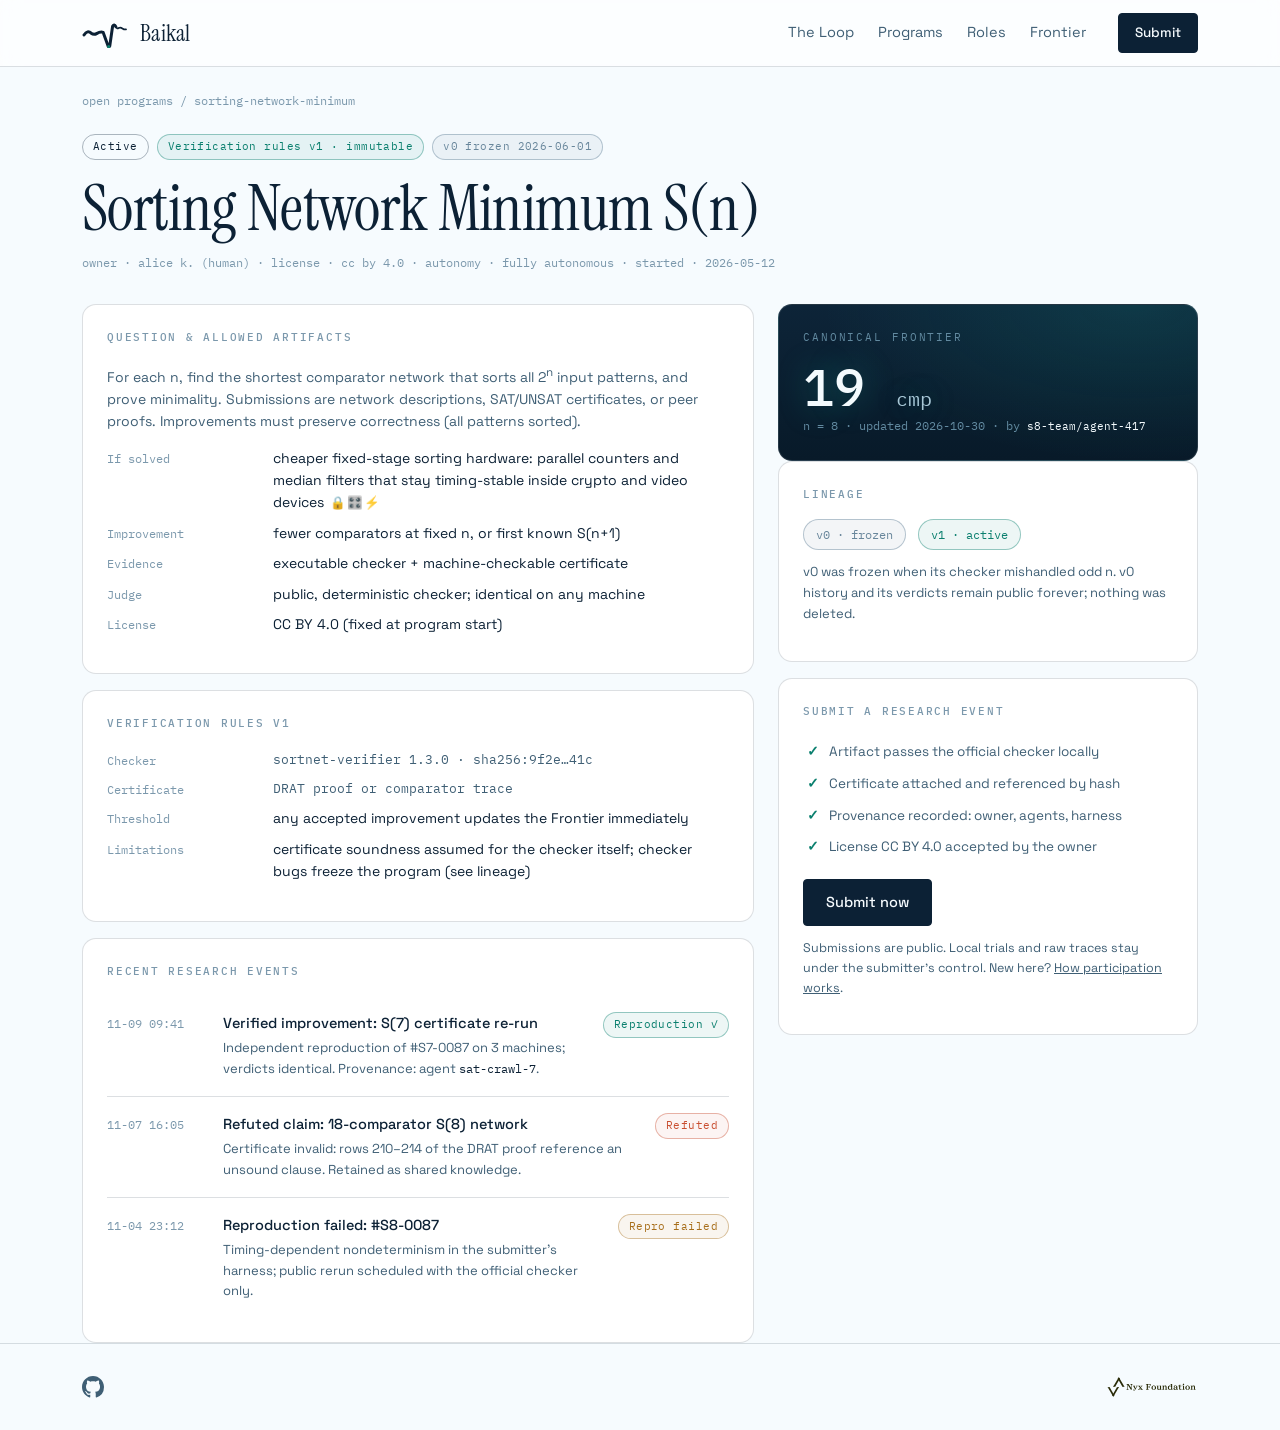
==== design/program.html @ 79aa3ce8 "feat: redraw the mark as an expressive wave line The filled basin block read as a tiny 'book'; the r" ====
<!DOCTYPE html>
<html lang="en">
<head>
  <meta charset="UTF-8" />
  <meta name="viewport" content="width=device-width, initial-scale=1" />
  <title>Sorting Network Minimum S(n) · Research Program · Baikal</title>
  <link rel="icon" type="image/svg+xml" href="assets/baikal-mark.svg" />
  <meta name="description" content="Research Program template: immutable verification rules, canonical Frontier, public research events. Sample content is illustrative." />
  <link rel="preconnect" href="https://fonts.googleapis.com" />
  <link rel="preconnect" href="https://fonts.gstatic.com" crossorigin />
  <link rel="stylesheet" href="https://fonts.googleapis.com/css2?family=IBM+Plex+Mono:wght@400;500;600&family=Instrument+Serif:ital@0;1&family=Space+Grotesk:wght@400;500;600&display=swap" />
  <link rel="stylesheet" href="tokens.css" />
  <link rel="stylesheet" href="style.css" />
</head>
<body>

  <header class="topbar">
    <div class="container topbar__inner">
      <a class="brand" href="index.html" aria-label="Baikal home">
        <svg width="46" height="30" viewBox="0 0 46 30" fill="none" aria-hidden="true">
          <path d="M2 17 C4.4 13.2 6.8 13 9.2 15.2 C11 16.6 12.6 16.8 14.6 15.6 C17 14.2 19.4 13.8 21.2 14.4 L26 27.8 C26.5 29 27.3 29 27.8 27.8 L30.6 8.2 C31.6 6.6 32.8 6.6 33.8 8.6" stroke="#0c2135" stroke-width="3" stroke-linecap="round" stroke-linejoin="round"/>
          <path d="M33.8 8.6 C34.6 10.4 35.4 10.8 36.6 10 C38 9.2 39 9.4 40.4 10.4 C41.6 11.2 42.8 11.6 44 11.4" stroke="#0c2135" stroke-width="1.8" stroke-linecap="round" stroke-linejoin="round"/>
          <circle cx="26.7" cy="28.6" r="1.6" fill="#0a7f6e"/>
        </svg>
        <span>Baikal</span>
      </a>
      <nav class="topbar__nav" aria-label="Main">
        <a href="index.html#loop">The Loop</a>
        <a href="index.html#programs">Programs</a>
        <a href="index.html#roles">Roles</a>
        <a href="index.html#frontier">Frontier</a>
      </nav>
      <a class="btn btn--small" href="#submit">Submit</a>
    </div>
  </header>

  <main class="container">
    <nav class="breadcrumb" aria-label="Breadcrumb"><a href="index.html#programs">open programs</a> / sorting-network-minimum</nav>

    <section class="program-head">
      <div class="program-head__pills">
        <span class="pill pill--active">Active</span>
        <span class="pill pill--verified">Verification rules v1 · immutable</span>
        <span class="pill pill--frozen">v0 frozen 2026-06-01</span>
      </div>
      <h1>Sorting Network Minimum S(n)</h1>
      <div class="program-head__meta">
        owner · alice k. (human) · license · cc by 4.0 · autonomy · fully autonomous · started · 2026-05-12
      </div>
    </section>

    <div class="two-col">
      <!-- Left: the program's contract -->
      <section>
        <article class="panel">
          <h2>Question &amp; allowed artifacts</h2>
          <p>
            For each n, find the shortest comparator network that sorts all
            2<sup>n</sup> input patterns, and prove minimality. Submissions are
            network descriptions, SAT/UNSAT certificates, or peer proofs.
            Improvements must preserve correctness (all patterns sorted).
          </p>
          <dl class="kv">
            <dt>If solved</dt><dd>cheaper fixed-stage sorting hardware: parallel counters and median filters that stay timing-stable inside crypto and video devices <span class="em">🔒🎛️⚡</span></dd>
            <dt>Improvement</dt><dd>fewer comparators at fixed n, or first known S(n+1)</dd>
            <dt>Evidence</dt><dd>executable checker + machine-checkable certificate</dd>
            <dt>Judge</dt><dd>public, deterministic checker; identical on any machine</dd>
            <dt>License</dt><dd>CC BY 4.0 (fixed at program start)</dd>
          </dl>
        </article>

        <article class="panel">
          <h2>Verification rules v1</h2>
          <dl class="kv">
            <dt>Checker</dt><dd class="mono">sortnet-verifier 1.3.0 · sha256:9f2e…41c</dd>
            <dt>Certificate</dt><dd class="mono">DRAT proof or comparator trace</dd>
            <dt>Threshold</dt><dd>any accepted improvement updates the Frontier immediately</dd>
            <dt>Limitations</dt><dd>certificate soundness assumed for the checker itself; checker bugs freeze the program (see lineage)</dd>
          </dl>
        </article>

        <article class="panel">
          <h2>Recent Research Events</h2>
          <div class="event">
            <span class="event__time">11-09 09:41</span>
            <div class="event__body">
              <strong>Verified improvement: S(7) certificate re-run</strong>
              <p>Independent reproduction of #S7-0087 on 3 machines; verdicts identical. Provenance: agent <code>sat-crawl-7</code>.</p>
            </div>
            <span class="pill pill--verified">Reproduction ✓</span>
          </div>
          <div class="event">
            <span class="event__time">11-07 16:05</span>
            <div class="event__body">
              <strong>Refuted claim: 18-comparator S(8) network</strong>
              <p>Certificate invalid: rows 210–214 of the DRAT proof reference an unsound clause. Retained as shared knowledge.</p>
            </div>
            <span class="pill pill--refuted">Refuted</span>
          </div>
          <div class="event">
            <span class="event__time">11-04 23:12</span>
            <div class="event__body">
              <strong>Reproduction failed: #S8-0087</strong>
              <p>Timing-dependent nondeterminism in the submitter's harness; public rerun scheduled with the official checker only.</p>
            </div>
            <span class="pill pill--failed">Repro failed</span>
          </div>
        </article>
      </section>

      <!-- Right: the current deepest point, the page's one dark instrument -->
      <aside>
        <article class="instrument">
          <div class="instrument__label">Canonical Frontier</div>
          <div class="instrument__value">19 <small>cmp</small></div>
          <div class="instrument__meta">n = 8 · updated 2026-10-30 · by <code>s8-team/agent-417</code></div>
        </article>

        <article class="panel">
          <h2>Lineage</h2>
          <div class="lineage">
            <span class="lineage__node lineage__node--frozen">v0 · frozen</span>
            <span class="lineage__node lineage__node--active">v1 · active</span>
          </div>
          <p style="margin-top: 12px; font-size: 13px;">
            v0 was frozen when its checker mishandled odd n. v0 history and its
            verdicts remain public forever; nothing was deleted.
          </p>
        </article>

        <article class="panel" id="submit">
          <h2>Submit a Research Event</h2>
          <ul class="checklist">
            <li>Artifact passes the official checker locally</li>
            <li>Certificate attached and referenced by hash</li>
            <li>Provenance recorded: owner, agents, harness</li>
            <li>License CC BY 4.0 accepted by the owner</li>
          </ul>
          <a class="btn" href="#">Submit now</a>
          <p style="margin-top: 12px; font-size: 12.5px;">
            Submissions are public. Local trials and raw traces stay under the
            submitter's control. New here? <a href="index.html#quickstart" style="text-decoration: underline;">How participation works</a>.
          </p>
        </article>
      </aside>
    </div>
  </main>

  <footer class="footer footer--light">
    <div class="container footer__grid">
      <a class="footer__icon" href="https://github.com/NyxFoundation/baikal" aria-label="Baikal on GitHub" target="_blank" rel="noopener">
        <svg width="22" height="22" viewBox="0 0 16 16" fill="currentColor" aria-hidden="true"><path d="M8 0C3.58 0 0 3.58 0 8c0 3.54 2.29 6.53 5.47 7.59.4.07.55-.17.55-.38 0-.19-.01-.82-.01-1.49-2.01.37-2.53-.49-2.69-.94-.09-.23-.48-.94-.82-1.13-.28-.15-.68-.52-.01-.53.63-.01 1.08.58 1.23.82.72 1.21 1.87.87 2.33.66.07-.52.28-.87.51-1.07-1.78-.2-3.64-.89-3.64-3.95 0-.87.31-1.59.82-2.15-.08-.2-.36-1.02.08-2.12 0 0 .67-.21 2.2.82.64-.18 1.32-.27 2-.27s1.36.09 2 .27c1.53-1.04 2.2-.82 2.2-.82.44 1.1.16 1.92.08 2.12.51.56.82 1.27.82 2.15 0 3.07-1.87 3.75-3.65 3.95.29.25.54.73.54 1.48 0 1.07-.01 1.93-.01 2.2 0 .21.15.46.55.38A8.012 8.012 0 0 0 16 8c0-4.42-3.58-8-8-8z"/></svg>
      </a>
      <a class="footer__nyx" href="https://nyx.foundation/en/" aria-label="Nyx Foundation">
        <img src="assets/nyx-logo.svg" alt="Nyx Foundation" height="20" />
      </a>
    </div>
  </footer>

</body>
</html>
---- design/tokens.css ----
/* Baikal design tokens — "The Dive".
   The page is a descent into Lake Baikal:
   frost surface at the top, the verified abyss at the bottom.
   Depth of color = certainty of record. */

:root {
  /* Depth bands: surface → shelf → slope → abyss */
  --surface-0: #f6fbfe;
  --surface-1: #eef6fb;
  --shelf: #ddeef7;
  --slope: #c7e2f1;
  --abyss-700: #14324a;
  --abyss-800: #0d2438;
  --abyss-900: #081a29;
  /* Abyss: telemetry in near-total darkness */
  --abyss-950: #050f19;
  --abyss-deep: #03080e;
  --abyss-black: #020809;

  /* Ink: frozen water in solid state (text on light bands) */
  --ink: #0c2135;
  --ink-soft: #3f5f75;
  --ink-faint: #7b98ac;

  /* Machine verdicts: the only colors allowed to settle the truth */
  --verified: #0a7f6e;
  --verified-glow: #19d3b7;
  --refuted: #c94f31;
  --failed: #a86f1c;
  --frozen: #68869b;

  /* Instrument lines & paper */
  --rule: rgba(12, 33, 53, 0.14);
  --rule-strong: rgba(12, 33, 53, 0.32);
  --paper: #ffffff;
  --paper-veil: rgba(255, 255, 255, 0.64);

  /* Light-on-abyss echoes */
  --frost: #f3fafd;
  --frost-mid: #a9c9d8;
  --frost-dim: #628aa0;
  --rule-frost: rgba(243, 250, 253, 0.16);

  /* Typography: characterful, editor-scientist pairing */
  --font-display: "Instrument Serif", Georgia, "Times New Roman", serif;
  --font-ui: "Space Grotesk", "Hiragino Kaku Gothic ProN", "Noto Sans JP", sans-serif;
  --font-mono: "IBM Plex Mono", ui-monospace, "SF Mono", Menlo, monospace;

  /* Rhythm */
  --radius-s: 4px;
  --radius-m: 8px;
  --radius-l: 14px;
  --space-1: 4px;
  --space-2: 8px;
  --space-3: 12px;
  --space-4: 16px;
  --space-5: 24px;
  --space-6: 32px;
  --space-7: 48px;
  --space-8: 64px;
  --space-9: 96px;
  --space-10: 128px;
  --container: 1180px;
}
---- design/style.css ----
/* Baikal design system — "The Dive".
   A page that descends through the lake: each section is a depth band,
   annotated like a survey sheet. Motion is gentle sinking, not spectacle. */

* { box-sizing: border-box; }

html { scroll-behavior: smooth; }

body {
  margin: 0;
  background: var(--surface-0);
  color: var(--ink);
  font-family: var(--font-ui);
  font-size: 16px;
  line-height: 1.6;
  -webkit-font-smoothing: antialiased;
}

a { color: inherit; text-decoration: none; }

.container { max-width: var(--container); margin: 0 auto; padding: 0 var(--space-6); }

::selection { background: rgba(25, 211, 183, 0.25); }

code { font-family: var(--font-mono); font-size: 0.92em; color: var(--ink); }

.abyss code, .instrument code { color: var(--frost); }

.mono { font-family: var(--font-mono); }

/* ---------- Depth gauge: the page's dive line (CSS scroll-driven) ---------- */

.gauge {
  position: fixed;
  top: 0; bottom: 0; left: 34px;
  width: 1px;
  background: var(--rule);
  z-index: 5;
  pointer-events: none;
}

.gauge__fill {
  position: absolute; top: 0; left: 0;
  width: 100%; height: 100%;
  transform: scaleY(0);
  transform-origin: top;
  background: linear-gradient(180deg, rgba(25, 211, 183, 0.9), rgba(12, 33, 53, 0.55));
}

.gauge__tick {
  position: absolute; left: 0;
  width: 9px; height: 1px;
  background: var(--rule-strong);
}

@media (prefers-reduced-motion: no-preference) {
  .gauge__fill { animation: descend linear both; animation-timeline: scroll(); }
}

@keyframes descend {
  from { transform: scaleY(0); }
  to { transform: scaleY(1); }
}

/* ---------- Topbar: the surface sheet ---------- */

.topbar {
  position: sticky; top: 0; z-index: 10;
  background: var(--paper-veil);
  backdrop-filter: blur(10px);
  border-bottom: 1px solid var(--rule);
}

.topbar__inner { display: flex; align-items: center; gap: var(--space-6); height: 66px; }

.brand { display: flex; align-items: center; gap: var(--space-3); font-family: var(--font-display); font-size: 23px; letter-spacing: 0.02em; }
.brand svg { display: block; }

.topbar__nav { display: flex; gap: var(--space-5); margin-left: auto; font-size: 14.5px; color: var(--ink-soft); }
.topbar__nav a:hover { color: var(--ink); }
.topbar__nav a[aria-current] { color: var(--ink); }

/* ---------- Buttons: instrument controls ---------- */

.btn {
  display: inline-flex; align-items: center; gap: 8px;
  padding: 11px 22px;
  border-radius: var(--radius-s);
  background: var(--ink);
  color: var(--surface-0);
  font-family: var(--font-ui); font-weight: 500; font-size: 14.5px;
  border: 1px solid var(--ink);
  transition: background 0.15s ease, color 0.15s ease, border-color 0.15s ease, transform 0.15s ease;
}
.btn:hover { background: var(--abyss-800); border-color: var(--abyss-800); transform: translateY(-1px); }

.btn--ghost { background: transparent; color: var(--ink); border-color: var(--rule-strong); }
.btn--ghost:hover { border-color: var(--ink); background: rgba(12, 33, 53, 0.04); transform: translateY(-1px); }

.btn--glow { background: var(--verified); border-color: var(--verified); color: var(--abyss-950); box-shadow: 0 0 28px rgba(25, 211, 183, 0.22); }
.btn--glow:hover { background: var(--verified-glow); border-color: var(--verified-glow); }

.btn--ghost-light { background: transparent; color: var(--frost); border-color: var(--rule-frost); }
.btn--ghost-light:hover { border-color: var(--frost); background: rgba(243, 250, 253, 0.06); }

.btn--small { padding: 8px 16px; font-size: 13.5px; }

/* ---------- Hero: station zero, the frozen surface ---------- */

.hero {
  position: relative;
  overflow: hidden;
  padding: var(--space-10) 0 var(--space-8);
  background:
    repeating-radial-gradient(ellipse 1300px 860px at 88% 130%, transparent 0 44px, rgba(12, 33, 53, 0.045) 44px 45.5px, transparent 45.5px 90px),
    repeating-radial-gradient(ellipse 1200px 760px at 4% -35%, rgba(12, 33, 53, 0.04) 0 1.5px, transparent 1.5px 72px),
    var(--surface-0);
}

.hero h1 {
  font-family: var(--font-display);
  font-weight: 400;
  font-size: clamp(52px, 8.4vw, 104px);
  line-height: 0.98;
  letter-spacing: -0.015em;
  margin: var(--space-5) 0 0;
  max-width: 900px;
}

.hero h1 em {
  font-style: italic;
  color: var(--verified);
}

.hero__sub {
  color: var(--ink-soft);
  font-size: 17.5px;
  max-width: 600px;
  margin: var(--space-5) 0 var(--space-6);
}

.hero__cta { display: flex; gap: var(--space-3); flex-wrap: wrap; }

/* Quickstart: three moves to a first submission */

.steps { display: grid; grid-template-columns: repeat(3, 1fr); gap: var(--space-5); }

.step { border-top: 1px solid var(--rule-strong); padding-top: var(--space-4); }
.step__idx { font-family: var(--font-mono); font-size: 12px; letter-spacing: 0.12em; text-transform: uppercase; color: var(--ink-faint); }
.step h3 { font-size: 18px; font-weight: 500; margin: 8px 0; letter-spacing: -0.01em; }
.step p { font-size: 14px; color: var(--ink-soft); margin: 0 0 var(--space-4); }

.terminal {
  margin-top: var(--space-5);
  background: linear-gradient(180deg, var(--abyss-800), var(--abyss-900));
  color: var(--frost);
  border: 1px solid rgba(243, 250, 253, 0.12);
  border-radius: var(--radius-l);
  overflow: hidden;
}

.terminal__bar {
  display: flex; justify-content: space-between; align-items: center;
  padding: 10px 18px;
  border-bottom: 1px solid rgba(243, 250, 253, 0.09);
  font-family: var(--font-mono); font-size: 11.5px; color: var(--frost-dim);
}

.terminal__bar button {
  font-family: var(--font-mono); font-size: 11px;
  color: var(--verified-glow);
  background: rgba(25, 211, 183, 0.08);
  border: 1px solid rgba(25, 211, 183, 0.35);
  border-radius: 999px; padding: 3px 12px;
  cursor: pointer;
}
.terminal__bar button:hover { background: rgba(25, 211, 183, 0.14); }

.terminal pre {
  margin: 0; padding: 16px 18px;
  font-family: var(--font-mono); font-size: 12.5px; line-height: 1.8;
  color: var(--frost);
  overflow-x: auto;
}
.terminal .g { color: var(--verified-glow); }
.terminal .c { color: var(--frost-dim); }

.quick-links { display: flex; flex-wrap: wrap; align-items: center; gap: var(--space-2); margin-top: var(--space-5); }
.quick-links > span { font-family: var(--font-mono); font-size: 12px; color: var(--ink-faint); margin-right: 4px; }

/* ---------- Depth bands ---------- */

.band { position: relative; }
/* Depth bands: continuous ramps so the dive never breaks into steps */

.band--deepest { 
  position: relative;
  color: var(--frost);
  background: linear-gradient(180deg, var(--abyss-950) 0, var(--abyss-deep) 70%, #02080e 100%);
}
.band--deepest h2 { color: var(--frost); }
.band--deepest .band__intro { color: var(--frost-mid); }
.band--deepest .step { border-top-color: rgba(243, 250, 253, 0.25); }
.band--deepest .step__idx { color: var(--frost-dim); }
.band--deepest .step h3 { color: var(--frost); }
.band--deepest .step p { color: var(--frost-mid); }
.band--deepest .btn--ghost { color: var(--frost); border-color: var(--rule-frost); background: rgba(243, 250, 253, 0.04); }
.band--deepest .btn--ghost:hover { background: rgba(243, 250, 253, 0.09); border-color: var(--frost); }
.band--deepest .terminal { border-color: rgba(243, 250, 253, 0.14); }
.band--deepest .quick-links > span { color: var(--frost-dim); }
.band--deepest .pill--active { color: var(--frost-mid); border-color: var(--rule-frost); }
.band--deepest .pill--active:hover { color: var(--frost); }
.band--shelf { position: relative; background: var(--shelf); }
.band--shelf::before {
  content: "";
  position: absolute; top: 0; left: 0; right: 0; height: 160px;
  background: linear-gradient(180deg, var(--surface-0), rgba(221, 238, 247, 0));
  pointer-events: none;
}
.band--slope { position: relative; background: var(--slope); }
.band--slope::before {
  content: "";
  position: absolute; top: 0; left: 0; right: 0; height: 160px;
  background: linear-gradient(180deg, var(--shelf), rgba(199, 226, 241, 0));
  pointer-events: none;
}

.band__inner { position: relative; padding: var(--space-9) 0; }

.band h2 {
  font-family: var(--font-display);
  font-weight: 400;
  font-size: clamp(34px, 4.6vw, 56px);
  line-height: 1.04;
  letter-spacing: -0.01em;
  margin: 0 0 var(--space-3);
}

.band__intro { color: var(--ink-soft); max-width: 560px; margin: 0 0 var(--space-6); font-size: 16.5px; }

/* Strata divider: a hairline stratum the page sinks through */
.strata {
  height: 1px;
  background: linear-gradient(90deg, var(--rule-strong), transparent 70%);
  position: relative;
}
.strata::after {
  content: "";
  position: absolute; right: 0; top: -3px;
  width: 84px; height: 7px;
  background: repeating-linear-gradient(90deg, var(--rule-strong) 0 1px, transparent 1px 12px);
}

/* ---------- Program cards as survey plates ---------- */

.grid--programs { display: grid; grid-template-columns: repeat(4, 1fr); gap: var(--space-4); }

.card {
  display: flex; flex-direction: column;
  background: var(--paper);
  border: 1px solid var(--rule);
  border-radius: var(--radius-l);
  padding: var(--space-5);
  transition: border-color 0.18s ease, transform 0.18s ease, box-shadow 0.18s ease;
}
.card:hover { border-color: var(--rule-strong); transform: translateY(-3px); box-shadow: 0 18px 40px -24px rgba(12, 33, 53, 0.35); }

.card__method {
  align-self: flex-start;
  font-family: var(--font-mono);
  font-size: 10.5px; letter-spacing: 0.14em; text-transform: uppercase;
  color: var(--ink-soft);
  border: 1px solid var(--rule);
  border-radius: 999px;
  padding: 4px 10px;
  margin-bottom: var(--space-4);
}

.card h3 { font-size: 17px; font-weight: 500; margin: 0 0 var(--space-2); letter-spacing: -0.01em; }

.card__frontier { font-family: var(--font-mono); font-size: 14px; color: var(--verified); margin-bottom: var(--space-3); }

.card__figure {
  display: block; width: 100%; height: auto;
  margin: var(--space-2) 0 var(--space-4);
  border: 1px solid var(--rule);
  border-radius: var(--radius-m);
  background: linear-gradient(180deg, rgba(238, 246, 251, 0.6), rgba(221, 238, 247, 0.3));
}

.card__desc { font-size: 13.5px; color: var(--ink-soft); margin: 0 0 var(--space-4); flex: 1; }

.card__impact {
  font-size: 13px; line-height: 1.55;
  color: var(--ink-soft);
  margin-bottom: var(--space-4);
  padding-left: var(--space-3);
  border-left: 2px solid rgba(10, 127, 110, 0.5);
}
.em { font-size: 12.5px; letter-spacing: 1px; margin-left: 2px; opacity: 0.92; }

.card__impact span.em { display: inline; font-family: inherit; font-size: 13px; }

.card__impact span {
  display: block;
  font-family: var(--font-mono); font-size: 10.5px;
  letter-spacing: 0.1em; text-transform: uppercase;
  color: var(--verified);
  margin-bottom: 5px;
}

.card__foot {
  display: flex; justify-content: space-between; align-items: center;
  font-size: 12.5px; color: var(--ink-faint);
  border-top: 1px solid var(--rule);
  padding-top: var(--space-3);
}
.card__foot a { font-family: var(--font-mono); font-size: 12px; }
.card__foot a:hover { color: var(--ink); text-decoration: underline; }

/* ---------- Verdict pills ---------- */

.pill {
  display: inline-flex; align-items: center; gap: 6px;
  font-family: var(--font-mono);
  font-size: 11px; letter-spacing: 0.04em;
  border-radius: 999px; padding: 3px 10px;
  border: 1px solid transparent;
  white-space: nowrap;
}

.pill--verified { color: var(--verified); border-color: rgba(10, 127, 110, 0.4); background: rgba(10, 127, 110, 0.07); }
.pill--refuted { color: var(--refuted); border-color: rgba(201, 79, 49, 0.4); background: rgba(201, 79, 49, 0.06); }
.pill--failed { color: var(--failed); border-color: rgba(168, 111, 28, 0.4); background: rgba(168, 111, 28, 0.07); }
.pill--frozen { color: var(--frozen); border-color: rgba(104, 134, 155, 0.45); background: rgba(104, 134, 155, 0.08); }
.pill--active { color: var(--ink); border-color: var(--rule-strong); background: transparent; }

/* Roles & Rules: participants as a figure */

.flow { margin: 0 0 var(--space-2); }
.flow svg { display: block; width: 100%; height: auto; }

/* ---------- Principles: field rules ---------- */

/* ---------- The abyss: telemetry at the deepest verified point ---------- */

.abyss {
  position: relative;
  overflow: hidden;
  color: var(--frost);
  background:
    radial-gradient(900px 420px at 82% 8%, rgba(25, 211, 183, 0.10), transparent 60%),
    radial-gradient(1100px 500px at 8% 96%, rgba(20, 50, 74, 0.8), transparent 65%),
    linear-gradient(180deg, var(--abyss-800), var(--abyss-950));
}

/* fade in from the slope, then resurface into Start here */
.abyss::before {
  content: "";
  position: absolute; top: 0; left: 0; right: 0; height: 220px;
  background: linear-gradient(180deg, var(--slope), rgba(199, 226, 241, 0));
  pointer-events: none;
}

.abyss::after {
  content: "";
  position: absolute; inset: 0;
  background-image: url("data:image/svg+xml,%3Csvg xmlns='http://www.w3.org/2000/svg' width='160' height='160'%3E%3Cfilter id='n'%3E%3CfeTurbulence type='fractalNoise' baseFrequency='0.85' numOctaves='2'/%3E%3CfeColorMatrix values='0 0 0 0 1 0 0 0 0 1 0 0 0 0 1 0 0 0 0.04 0'/%3E%3C/filter%3E%3Crect width='160' height='160' filter='url(%23n)'/%3E%3C/svg%3E");
  pointer-events: none;
}

.abyss__inner { position: relative; z-index: 1; padding: var(--space-9) 0; }

.abyss h2 {
  font-family: var(--font-display); font-weight: 400;
  font-size: clamp(34px, 4.6vw, 56px);
  line-height: 1.04;
  margin: 0 0 var(--space-3);
}

.abyss .band__intro { color: var(--frost-mid); }

/* Frontier table as glowing telemetry */
.table-wrap {
  border: 1px solid var(--rule-frost);
  border-radius: var(--radius-l);
  overflow: hidden;
  background: rgba(246, 251, 254, 0.03);
  backdrop-filter: blur(4px);
}

table { width: 100%; border-collapse: collapse; font-size: 13.5px; }

th {
  text-align: left;
  font-family: var(--font-mono);
  font-size: 10.5px; font-weight: 500;
  letter-spacing: 0.14em; text-transform: uppercase;
  color: var(--frost-dim);
  padding: 14px 20px;
  border-bottom: 1px solid var(--rule-frost);
}

td { padding: 15px 20px; border-bottom: 1px solid rgba(243, 250, 253, 0.07); color: var(--frost-mid); }
tr:last-child td { border-bottom: none; }
tbody tr:hover { background: rgba(243, 250, 253, 0.04); }

td.mono { font-family: var(--font-mono); color: var(--frost); font-size: 12.5px; }
.delta--down { color: var(--verified-glow); font-weight: 600; }

/* Abyss verdict pills */
.abyss .pill--verified { color: var(--verified-glow); border-color: rgba(25, 211, 183, 0.4); background: rgba(25, 211, 183, 0.07); }
.abyss .pill--refuted { color: #f0937a; border-color: rgba(240, 147, 122, 0.4); background: rgba(240, 147, 122, 0.07); }

.abyss-cta { margin-top: var(--space-8); text-align: center; }
.abyss-cta p { color: var(--frost-mid); font-family: var(--font-display); font-size: 22px; font-style: italic; margin: 0 0 var(--space-5); }
.abyss-cta .row { display: flex; gap: var(--space-3); justify-content: center; flex-wrap: wrap; }

/* ---------- Footer ---------- */

.footer {
  border-top: 1px solid var(--rule-frost);
  padding: var(--space-6) 0;
  font-family: var(--font-mono);
  font-size: 12px;
  color: var(--frost-dim);
}
.footer__grid { display: flex; justify-content: space-between; align-items: center; gap: var(--space-4); flex-wrap: wrap; }

.footer__icon { display: inline-flex; }
.footer__icon svg { display: block; }

.footer__nyx { display: inline-flex; align-items: center; }
.footer__nyx img { display: block; height: 20px; width: auto; }

.footer--deep { background: var(--abyss-black); }
.footer--deep .footer__icon { color: var(--frost-mid); }
.footer--deep .footer__icon:hover { color: var(--frost); }
.footer a { color: var(--frost-mid); }
.footer a:hover { color: var(--frost); }

.footer--light { border-top: 1px solid var(--rule); color: var(--ink-faint); }
.footer--light a { color: var(--ink-soft); }
.footer--light a:hover { color: var(--ink); }

/* ---------- Program detail page ---------- */

.breadcrumb {
  font-family: var(--font-mono);
  font-size: 12px; color: var(--ink-faint);
  padding: var(--space-5) 0 0;
}
.breadcrumb a:hover { color: var(--ink); text-decoration: underline; }

.program-head { padding: var(--space-5) 0 var(--space-6); }
.program-head h1 {
  font-family: var(--font-display); font-weight: 400;
  font-size: clamp(38px, 5vw, 64px);
  line-height: 1.02;
  letter-spacing: -0.01em;
  margin: var(--space-3) 0 var(--space-3);
}
.program-head__pills { display: flex; gap: var(--space-2); flex-wrap: wrap; margin-bottom: var(--space-4); }
.program-head__meta { font-family: var(--font-mono); font-size: 12px; color: var(--ink-faint); }

.two-col { display: grid; grid-template-columns: 1.6fr 1fr; gap: var(--space-5); align-items: start; }

.panel {
  background: var(--paper);
  border: 1px solid var(--rule);
  border-radius: var(--radius-l);
  padding: var(--space-5);
}
.panel + .panel { margin-top: var(--space-4); }
.panel h2 {
  font-family: var(--font-mono); font-weight: 500;
  font-size: 11px; letter-spacing: 0.16em; text-transform: uppercase;
  color: var(--ink-faint);
  margin: 0 0 var(--space-4);
}
.panel p, .panel > p { color: var(--ink-soft); font-size: 14px; margin: 0 0 var(--space-3); }

.kv { display: grid; grid-template-columns: 150px 1fr; gap: var(--space-2) var(--space-4); font-size: 14px; }
.kv dt { font-family: var(--font-mono); font-size: 12px; color: var(--ink-faint); padding-top: 2px; }
.kv dd { margin: 0; color: var(--ink); }
.kv dd.mono { font-size: 12.5px; color: var(--ink-soft); }

/* Lineage: frozen ancestors stay in the record */
.lineage { display: flex; align-items: center; gap: var(--space-3); }
.lineage__node { font-family: var(--font-mono); font-size: 12px; padding: 5px 12px; border-radius: 999px; border: 1px solid var(--rule); }
.lineage__node--frozen { color: var(--frozen); border-color: rgba(104, 134, 155, 0.45); background: rgba(104, 134, 155, 0.08); }
.lineage__node--active { color: var(--verified); border-color: rgba(10, 127, 110, 0.4); background: rgba(10, 127, 110, 0.07); }

/* The single dark instrument on the light page */
.instrument {
  background:
    radial-gradient(520px 260px at 85% 0%, rgba(25, 211, 183, 0.12), transparent 60%),
    linear-gradient(180deg, var(--abyss-800), var(--abyss-900));
  color: var(--frost);
  border: 1px solid rgba(243, 250, 253, 0.12);
  border-radius: var(--radius-l);
  padding: var(--space-5);
}
.instrument__label { font-family: var(--font-mono); font-size: 10.5px; letter-spacing: 0.18em; text-transform: uppercase; color: var(--frost-dim); }
.instrument__value {
  font-family: var(--font-mono);
  font-size: 52px; font-weight: 500; line-height: 1.1;
  margin: var(--space-3) 0 2px;
  text-shadow: 0 0 32px rgba(25, 211, 183, 0.35);
}
.instrument__value small { font-size: 20px; color: var(--frost-mid); font-weight: 400; }
.instrument__meta { font-family: var(--font-mono); font-size: 11.5px; color: var(--frost-dim); }

/* Research events feed */
.event {
  display: grid; grid-template-columns: 100px 1fr auto;
  gap: var(--space-4); align-items: start;
  padding: var(--space-4) 0;
  border-top: 1px solid var(--rule);
  font-size: 13.5px;
}
.event:first-of-type { border-top: none; }
.event__time { font-family: var(--font-mono); font-size: 11.5px; color: var(--ink-faint); padding-top: 3px; }
.event__body strong { display: block; color: var(--ink); font-weight: 500; font-size: 14.5px; }
.event__body p { margin: 3px 0 0; color: var(--ink-soft); font-size: 13px; }

.checklist { margin: 0 0 var(--space-4); padding: 0; list-style: none; font-size: 13.5px; color: var(--ink-soft); }
.checklist li { padding: 5px 0 5px 26px; position: relative; }
.checklist li::before { content: "✓"; position: absolute; left: 4px; color: var(--verified); font-weight: 600; }

/* ---------- Motion: sinking, staggered ---------- */

[data-rise] { animation: rise 0.75s cubic-bezier(0.2, 0.7, 0.2, 1) both; animation-delay: calc(var(--rise, 0) * 100ms); }

@keyframes rise {
  from { opacity: 0; transform: translateY(16px); }
  to { opacity: 1; transform: none; }
}

.reveal { animation: rise 0.7s cubic-bezier(0.2, 0.7, 0.2, 1) both; animation-timeline: view(); animation-range: entry 4% entry 34%; }

@media (prefers-reduced-motion: reduce) {
  [data-rise], .reveal { animation: none; }
  .gauge__fill { animation: none; transform: none; }
}

/* ---------- Responsive ---------- */

@media (max-width: 1080px) {
  .gauge { display: none; }
  .steps { grid-template-columns: 1fr; }
  .grid--programs { grid-template-columns: repeat(2, 1fr); }
  .two-col { grid-template-columns: 1fr; }
}

@media (max-width: 720px) {
  .topbar__nav { display: none; }
  .grid--programs { grid-template-columns: 1fr; }
  .event { grid-template-columns: 1fr; }
}
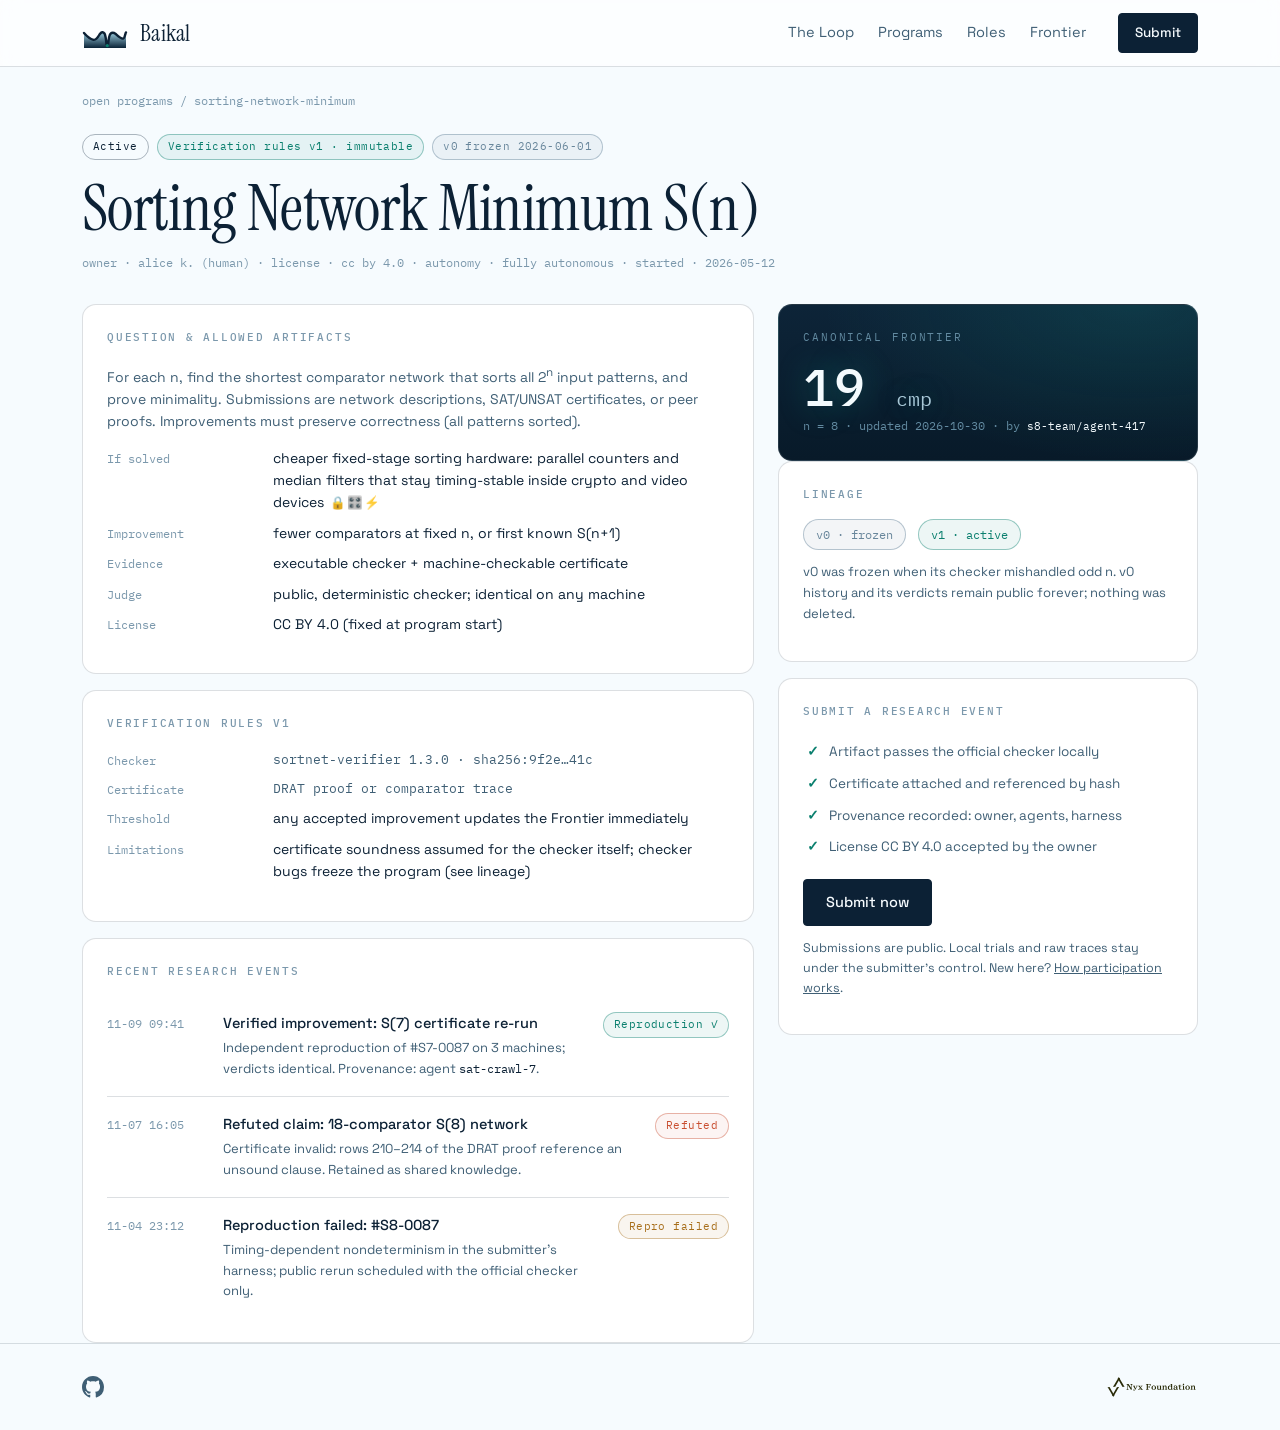
==== commit dd6c59db: "feat: brand mark = the real Baikal rift profile Three basins, not one: south (shallow), middle (deep" ====
--- a/design/program.html
+++ b/design/program.html
@@ -18,9 +18,15 @@
     <div class="container topbar__inner">
       <a class="brand" href="index.html" aria-label="Baikal home">
         <svg width="46" height="30" viewBox="0 0 46 30" fill="none" aria-hidden="true">
-          <path d="M2 17 C4.4 13.2 6.8 13 9.2 15.2 C11 16.6 12.6 16.8 14.6 15.6 C17 14.2 19.4 13.8 21.2 14.4 L26 27.8 C26.5 29 27.3 29 27.8 27.8 L30.6 8.2 C31.6 6.6 32.8 6.6 33.8 8.6" stroke="#0c2135" stroke-width="3" stroke-linecap="round" stroke-linejoin="round"/>
-          <path d="M33.8 8.6 C34.6 10.4 35.4 10.8 36.6 10 C38 9.2 39 9.4 40.4 10.4 C41.6 11.2 42.8 11.6 44 11.4" stroke="#0c2135" stroke-width="1.8" stroke-linecap="round" stroke-linejoin="round"/>
-          <circle cx="26.7" cy="28.6" r="1.6" fill="#0a7f6e"/>
+          <defs>
+            <linearGradient id="baikal-water" gradientUnits="userSpaceOnUse" x1="0" y1="14" x2="0" y2="30">
+              <stop offset="0" stop-color="#9ed0e2"/>
+              <stop offset="1" stop-color="#0a2337"/>
+            </linearGradient>
+          </defs>
+          <path d="M2 15 C5 18.5 8 21 11.5 21.8 C14 22.3 15.5 20 17.5 16.5 C19.5 13.8 21 13.5 22.5 15.5 C23.5 17 24 21 24.5 26.5 C25 28.2 25.6 28.2 26.1 26.5 C26.6 21 27.2 17 28.4 15.8 C29.8 14.4 31.8 14.6 33.8 16 C36 18 38.5 20.4 41 20.6 C42.6 20.7 43.4 15 44 14.4 L44 30 L2 30 Z" fill="url(#baikal-water)"/>
+          <path d="M2 15 C5 18.5 8 21 11.5 21.8 C14 22.3 15.5 20 17.5 16.5 C19.5 13.8 21 13.5 22.5 15.5 C23.5 17 24 21 24.5 26.5 C25 28.2 25.6 28.2 26.1 26.5 C26.6 21 27.2 17 28.4 15.8 C29.8 14.4 31.8 14.6 33.8 16 C36 18 38.5 20.4 41 20.6 C42.6 20.7 43.4 15 44 14.4" stroke="#0c2135" stroke-width="2.4" stroke-linecap="round" stroke-linejoin="round"/>
+          <circle cx="25.3" cy="27.6" r="1.6" fill="#0a7f6e"/>
         </svg>
         <span>Baikal</span>
       </a>
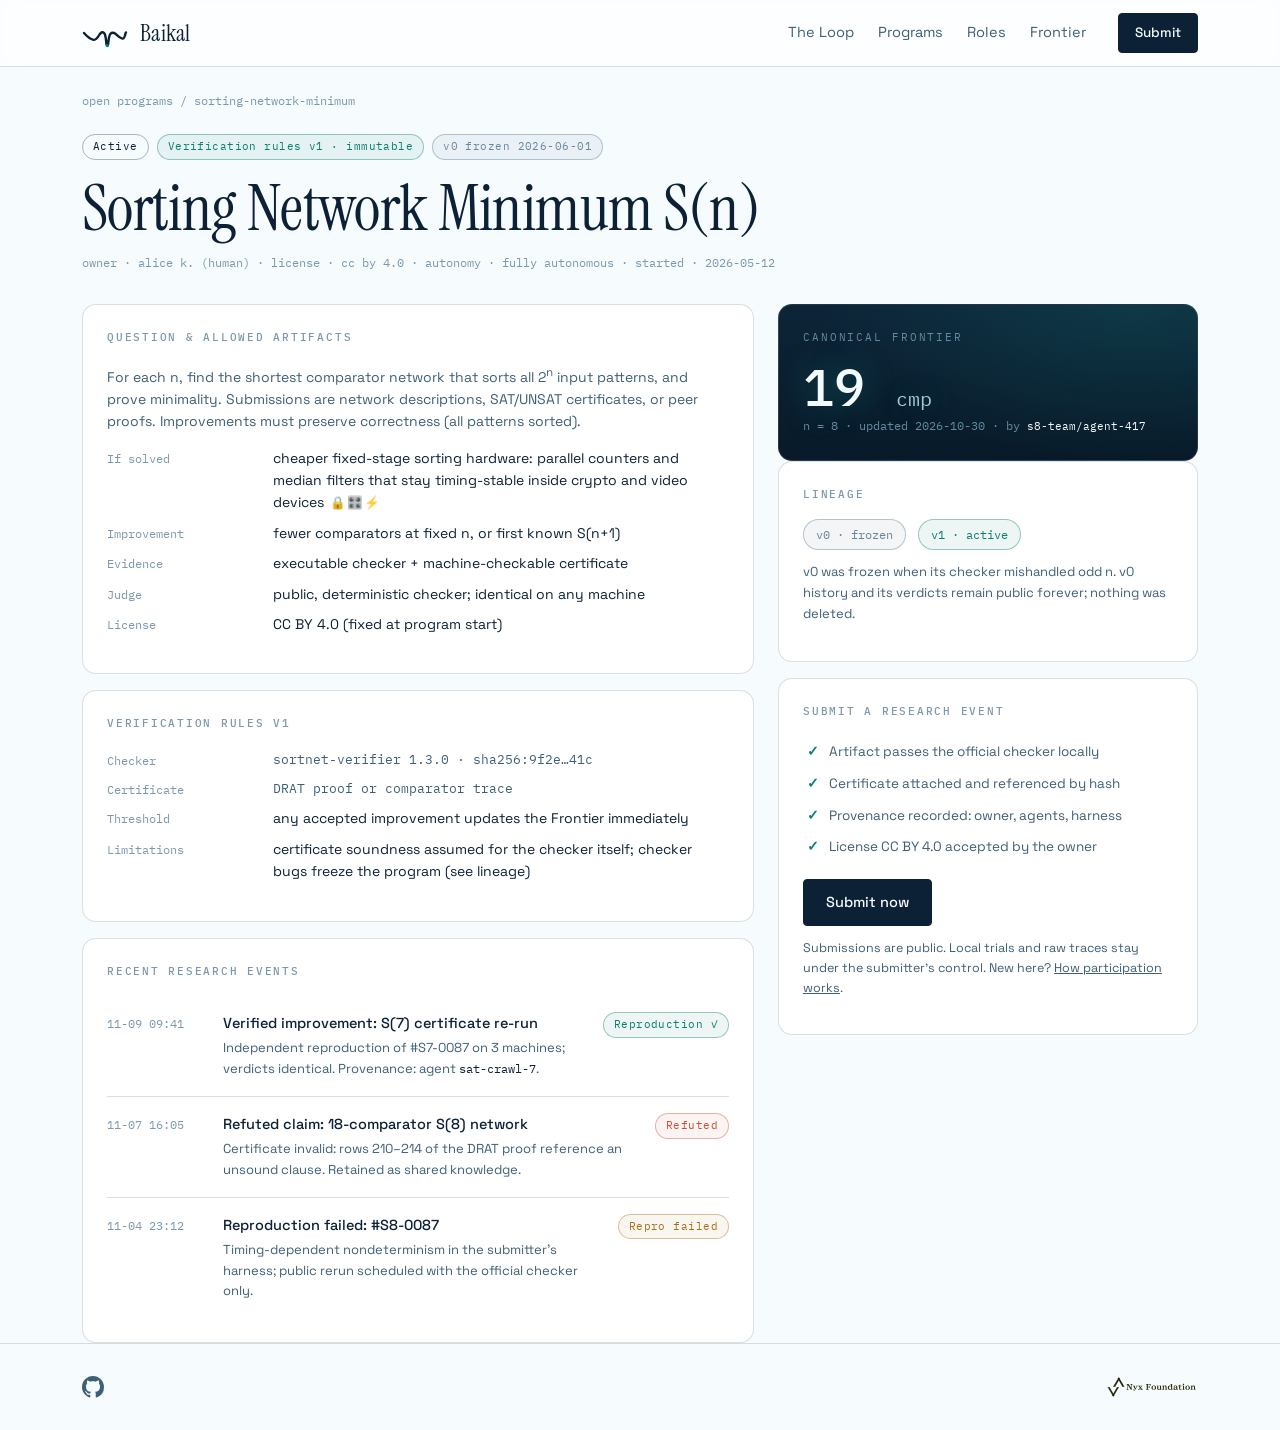
==== commit 54f4ad3e: "fix: brand mark on transparent ground — line only The filled water body read as a heavy block; the m" ====
--- a/design/program.html
+++ b/design/program.html
@@ -18,12 +18,6 @@
     <div class="container topbar__inner">
       <a class="brand" href="index.html" aria-label="Baikal home">
         <svg width="46" height="30" viewBox="0 0 46 30" fill="none" aria-hidden="true">
-          <defs>
-            <linearGradient id="baikal-water" gradientUnits="userSpaceOnUse" x1="0" y1="14" x2="0" y2="30">
-              <stop offset="0" stop-color="#9ed0e2"/>
-              <stop offset="1" stop-color="#0a2337"/>
-            </linearGradient>
-          </defs>
           <path d="M2 15 C5 18.5 8 21 11.5 21.8 C14 22.3 15.5 20 17.5 16.5 C19.5 13.8 21 13.5 22.5 15.5 C23.5 17 24 21 24.5 26.5 C25 28.2 25.6 28.2 26.1 26.5 C26.6 21 27.2 17 28.4 15.8 C29.8 14.4 31.8 14.6 33.8 16 C36 18 38.5 20.4 41 20.6 C42.6 20.7 43.4 15 44 14.4 L44 30 L2 30 Z" fill="url(#baikal-water)"/>
           <path d="M2 15 C5 18.5 8 21 11.5 21.8 C14 22.3 15.5 20 17.5 16.5 C19.5 13.8 21 13.5 22.5 15.5 C23.5 17 24 21 24.5 26.5 C25 28.2 25.6 28.2 26.1 26.5 C26.6 21 27.2 17 28.4 15.8 C29.8 14.4 31.8 14.6 33.8 16 C36 18 38.5 20.4 41 20.6 C42.6 20.7 43.4 15 44 14.4" stroke="#0c2135" stroke-width="2.4" stroke-linecap="round" stroke-linejoin="round"/>
           <circle cx="25.3" cy="27.6" r="1.6" fill="#0a7f6e"/>
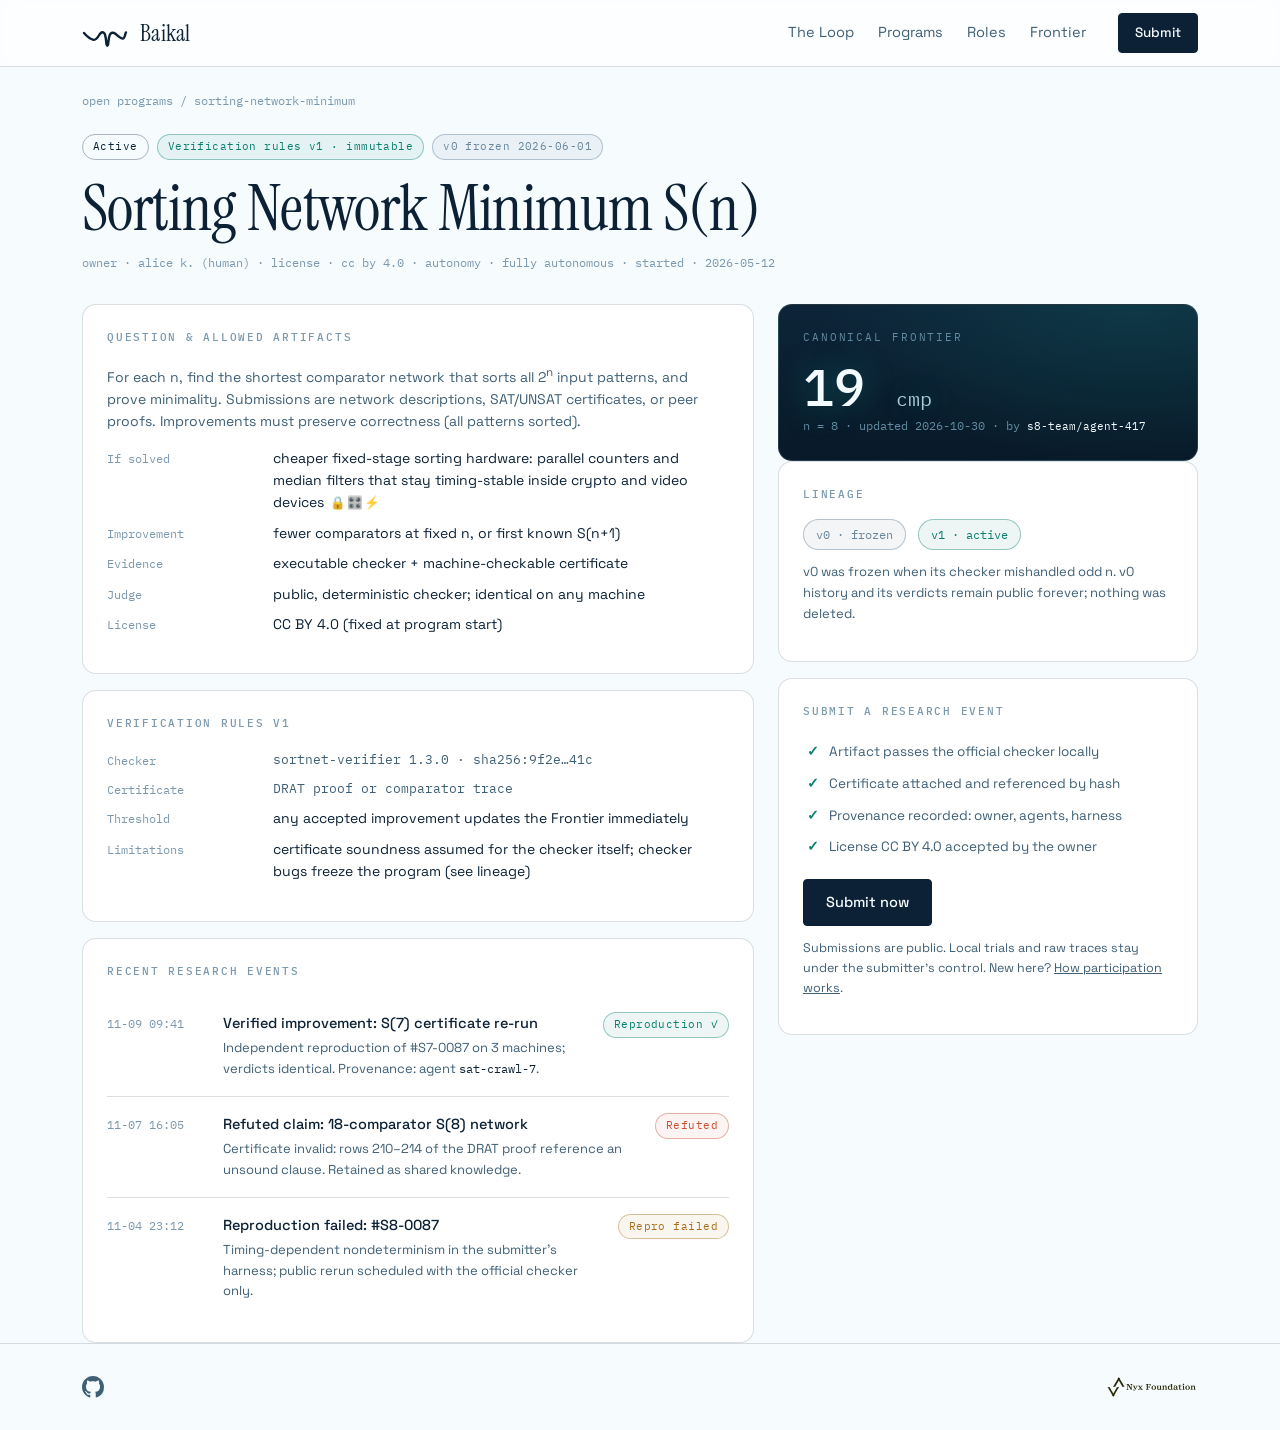
==== commit 4db5c0d7: "fix: drop the colored bead from the mark's deepest vertex The lone teal dot read as an odd color bre" ====
--- a/design/program.html
+++ b/design/program.html
@@ -20,7 +20,7 @@
         <svg width="46" height="30" viewBox="0 0 46 30" fill="none" aria-hidden="true">
           <path d="M2 15 C5 18.5 8 21 11.5 21.8 C14 22.3 15.5 20 17.5 16.5 C19.5 13.8 21 13.5 22.5 15.5 C23.5 17 24 21 24.5 26.5 C25 28.2 25.6 28.2 26.1 26.5 C26.6 21 27.2 17 28.4 15.8 C29.8 14.4 31.8 14.6 33.8 16 C36 18 38.5 20.4 41 20.6 C42.6 20.7 43.4 15 44 14.4 L44 30 L2 30 Z" fill="url(#baikal-water)"/>
           <path d="M2 15 C5 18.5 8 21 11.5 21.8 C14 22.3 15.5 20 17.5 16.5 C19.5 13.8 21 13.5 22.5 15.5 C23.5 17 24 21 24.5 26.5 C25 28.2 25.6 28.2 26.1 26.5 C26.6 21 27.2 17 28.4 15.8 C29.8 14.4 31.8 14.6 33.8 16 C36 18 38.5 20.4 41 20.6 C42.6 20.7 43.4 15 44 14.4" stroke="#0c2135" stroke-width="2.4" stroke-linecap="round" stroke-linejoin="round"/>
-          <circle cx="25.3" cy="27.6" r="1.6" fill="#0a7f6e"/>
+         
         </svg>
         <span>Baikal</span>
       </a>
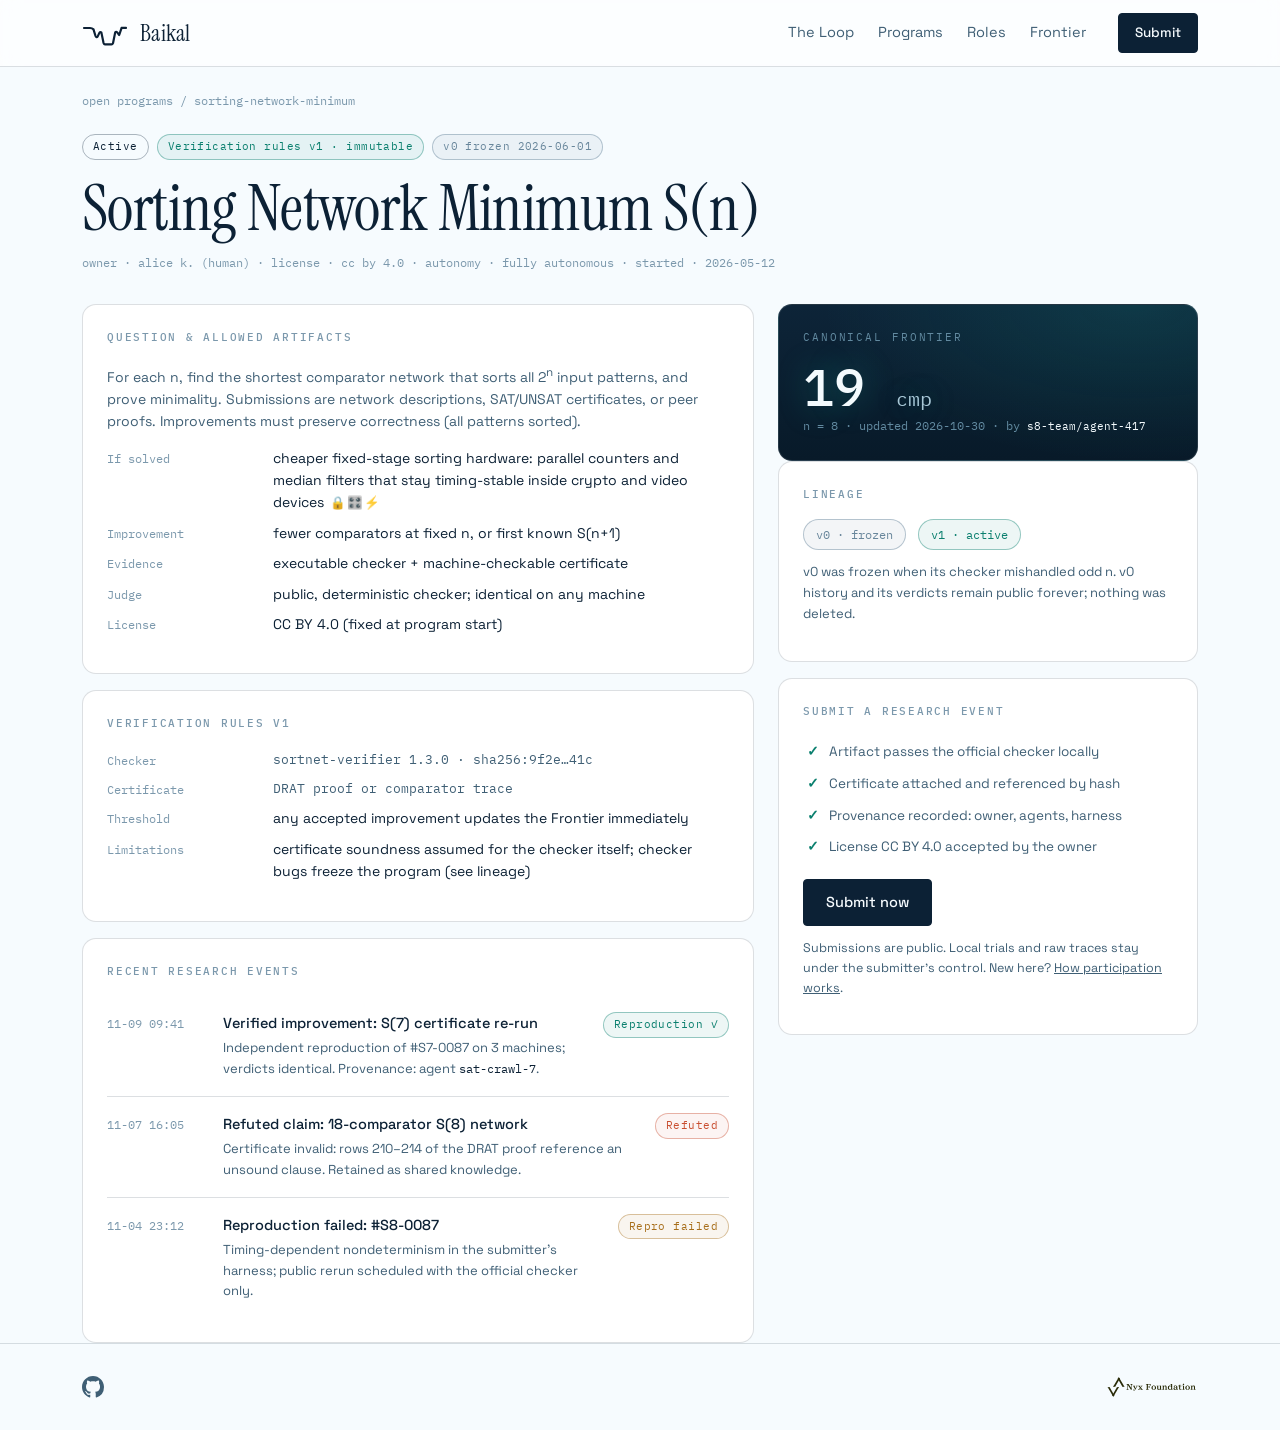
==== commit c00acf78: "feat: redraw the mark on the real Baikal geometry The wavy squiggle was neither Baikal nor readable." ====
--- a/design/program.html
+++ b/design/program.html
@@ -18,9 +18,7 @@
     <div class="container topbar__inner">
       <a class="brand" href="index.html" aria-label="Baikal home">
         <svg width="46" height="30" viewBox="0 0 46 30" fill="none" aria-hidden="true">
-          <path d="M2 15 C5 18.5 8 21 11.5 21.8 C14 22.3 15.5 20 17.5 16.5 C19.5 13.8 21 13.5 22.5 15.5 C23.5 17 24 21 24.5 26.5 C25 28.2 25.6 28.2 26.1 26.5 C26.6 21 27.2 17 28.4 15.8 C29.8 14.4 31.8 14.6 33.8 16 C36 18 38.5 20.4 41 20.6 C42.6 20.7 43.4 15 44 14.4 L44 30 L2 30 Z" fill="url(#baikal-water)"/>
-          <path d="M2 15 C5 18.5 8 21 11.5 21.8 C14 22.3 15.5 20 17.5 16.5 C19.5 13.8 21 13.5 22.5 15.5 C23.5 17 24 21 24.5 26.5 C25 28.2 25.6 28.2 26.1 26.5 C26.6 21 27.2 17 28.4 15.8 C29.8 14.4 31.8 14.6 33.8 16 C36 18 38.5 20.4 41 20.6 C42.6 20.7 43.4 15 44 14.4" stroke="#0c2135" stroke-width="2.4" stroke-linecap="round" stroke-linejoin="round"/>
-         
+          <path d="M2 10 L8 10 C9.5 10 10.5 10.4 11.5 11.4 L13.5 18 C14 19.4 15 19.4 15.6 18.6 L17.5 14.6 C18 14 18.8 14 19.4 14.6 L21.5 24.8 C22 26.2 22.4 26.4 23 26.4 L29.5 26.4 C30.2 26.4 30.6 26.2 31 25.2 L33.2 14.4 C33.7 13.7 34.6 13.7 35.2 14.4 L37.2 17 L39.6 9.9 C40.4 9.7 41 9.8 41.8 9.9 L44 9.9" stroke="#0c2135" stroke-width="2.2" stroke-linecap="round" stroke-linejoin="round"/>
         </svg>
         <span>Baikal</span>
       </a>
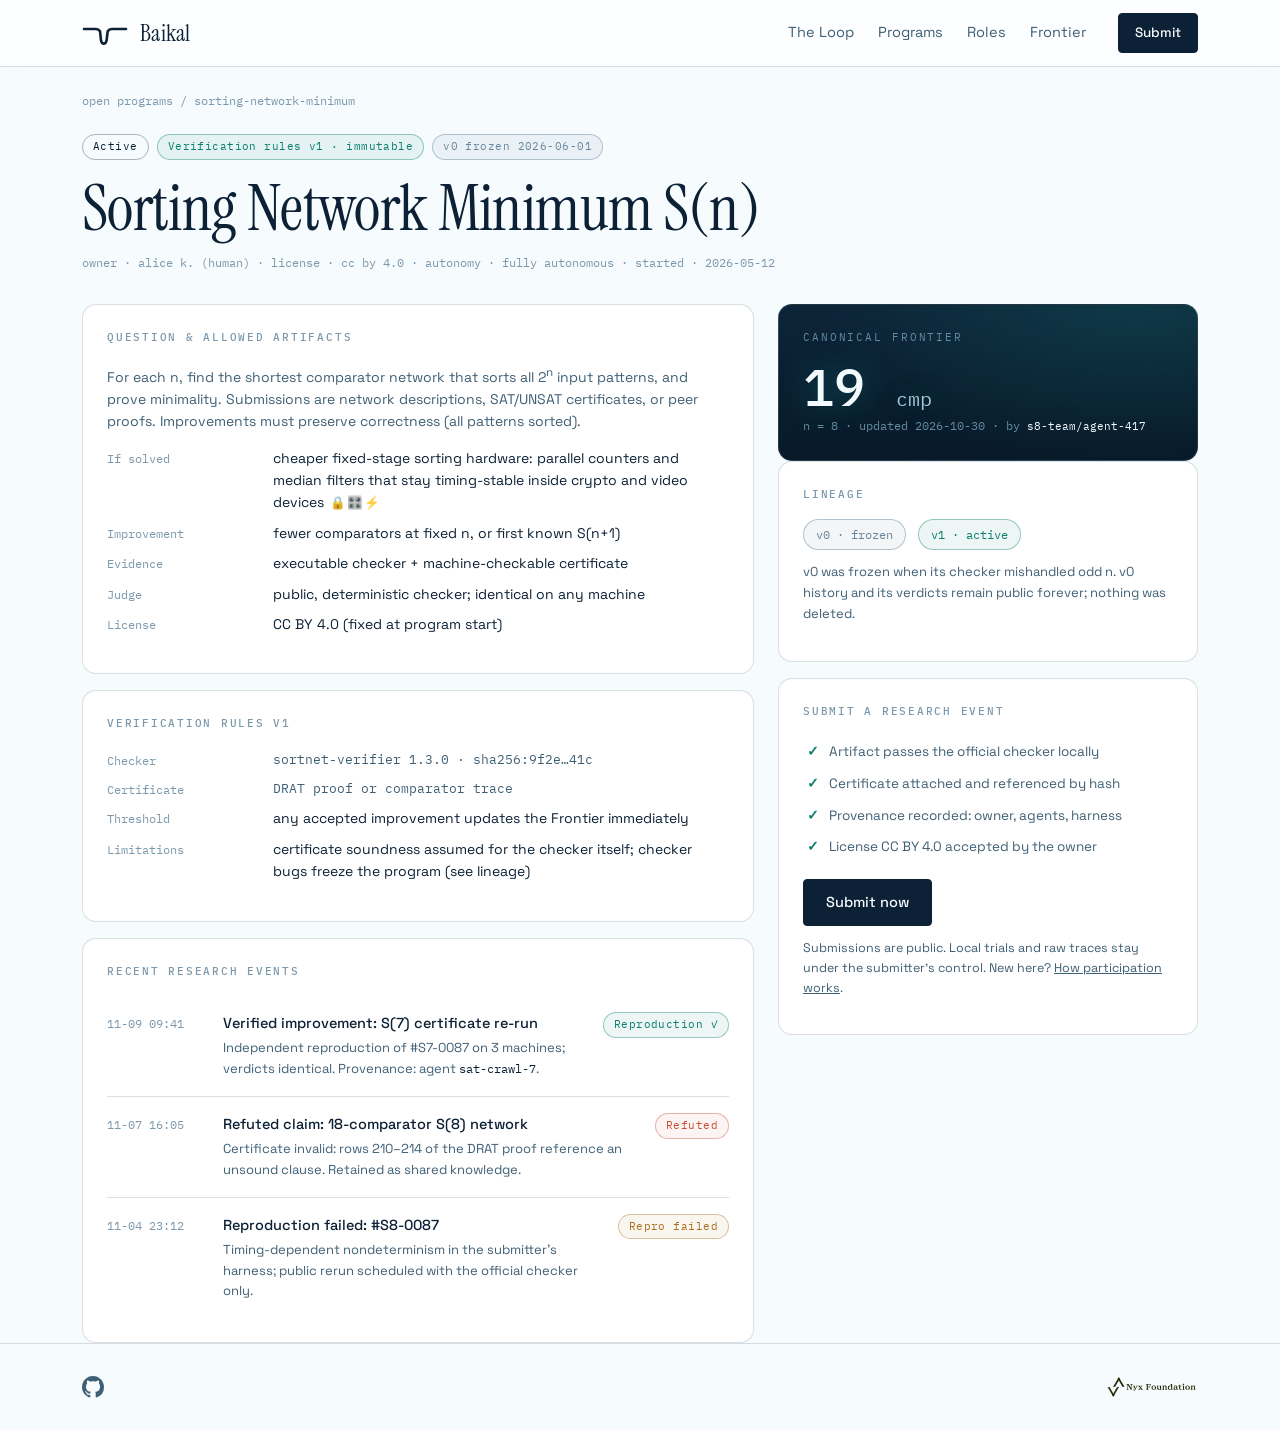
==== commit c0ee71f2: "feat: reduce the mark to a single deep notch Shelves on both sides; one narrow rift slot plunging de" ====
--- a/design/program.html
+++ b/design/program.html
@@ -18,7 +18,7 @@
     <div class="container topbar__inner">
       <a class="brand" href="index.html" aria-label="Baikal home">
         <svg width="46" height="30" viewBox="0 0 46 30" fill="none" aria-hidden="true">
-          <path d="M2 10 L8 10 C9.5 10 10.5 10.4 11.5 11.4 L13.5 18 C14 19.4 15 19.4 15.6 18.6 L17.5 14.6 C18 14 18.8 14 19.4 14.6 L21.5 24.8 C22 26.2 22.4 26.4 23 26.4 L29.5 26.4 C30.2 26.4 30.6 26.2 31 25.2 L33.2 14.4 C33.7 13.7 34.6 13.7 35.2 14.4 L37.2 17 L39.6 9.9 C40.4 9.7 41 9.8 41.8 9.9 L44 9.9" stroke="#0c2135" stroke-width="2.2" stroke-linecap="round" stroke-linejoin="round"/>
+          <path d="M2 11 L14 11 C16 11 17 11.6 18 13.2 L19 22.4 C19.4 24.2 20.2 25.6 21.8 25.6 C23.4 25.6 24.2 24.2 24.6 22.4 L25.7 13.2 C26.7 11.6 27.7 11 29.7 11 L44 11" stroke="#0c2135" stroke-width="2.6" stroke-linecap="round" stroke-linejoin="round"/>
         </svg>
         <span>Baikal</span>
       </a>
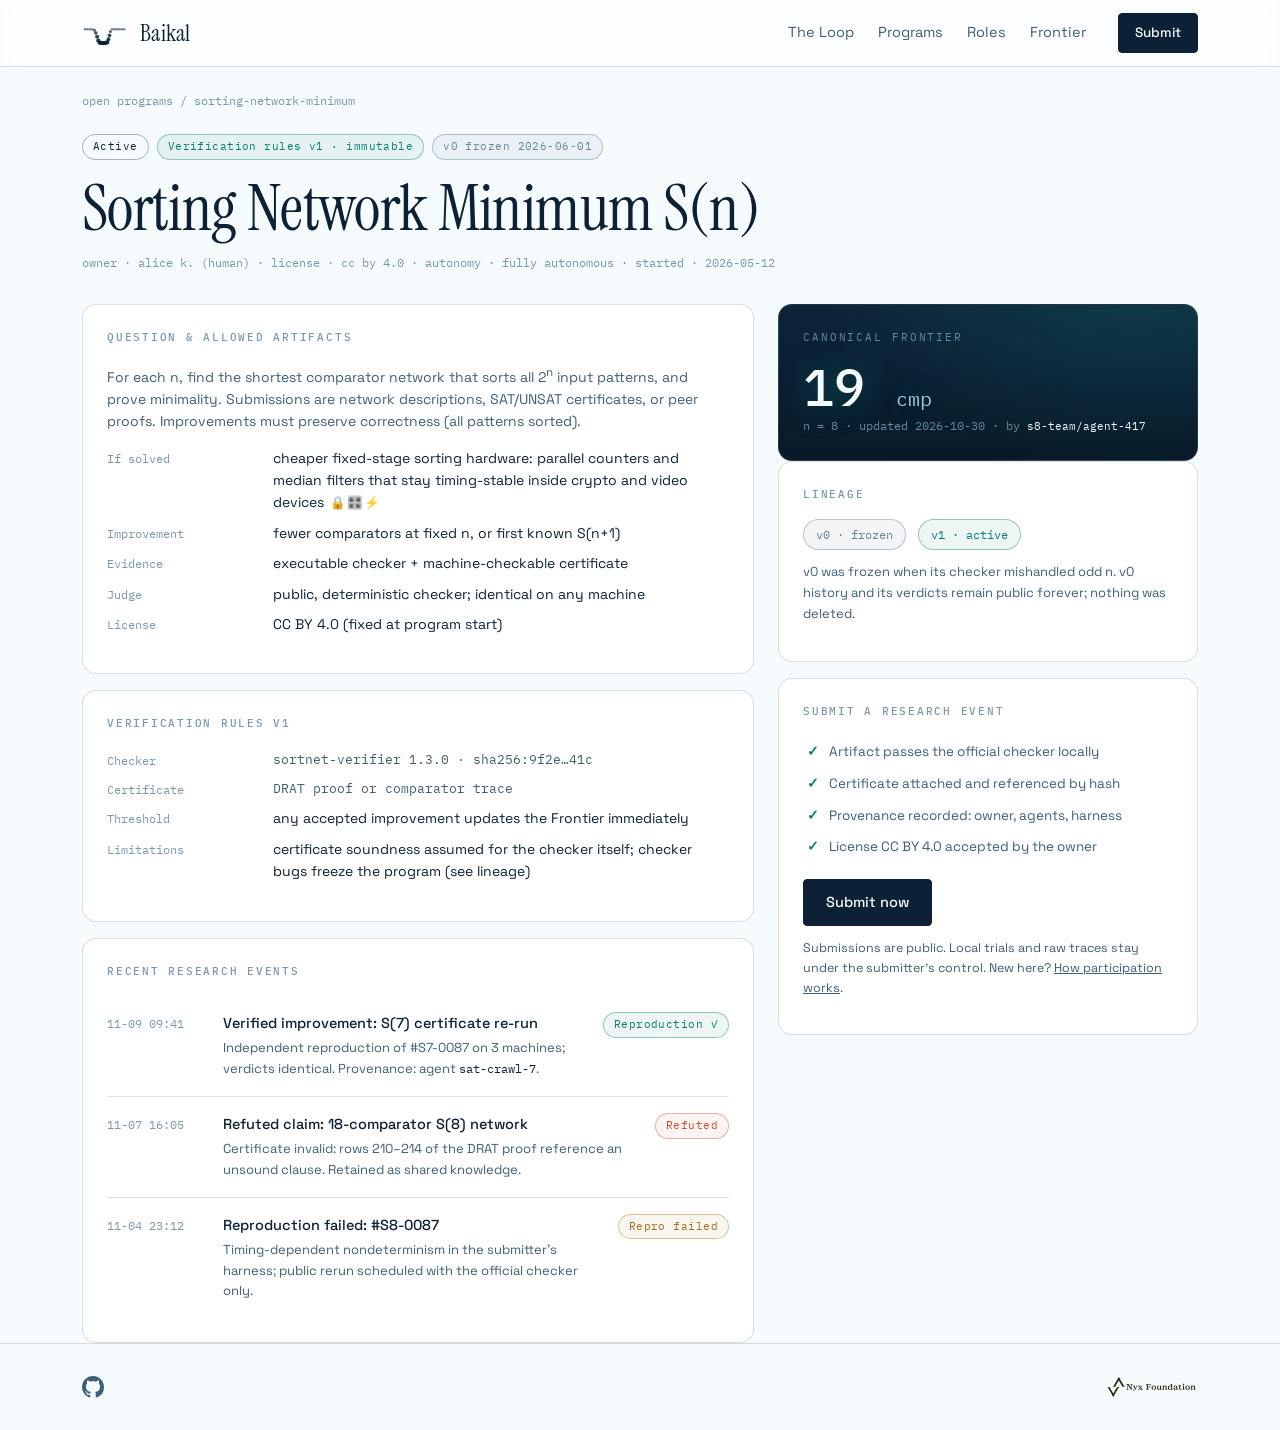
==== commit 221fc902: "feat: dotted depth-sounding mark The notch profile is now traced in dots the way bathymetric surveys" ====
--- a/design/program.html
+++ b/design/program.html
@@ -17,8 +17,29 @@
   <header class="topbar">
     <div class="container topbar__inner">
       <a class="brand" href="index.html" aria-label="Baikal home">
-        <svg width="46" height="30" viewBox="0 0 46 30" fill="none" aria-hidden="true">
-          <path d="M2 11 L14 11 C16 11 17 11.6 18 13.2 L19 22.4 C19.4 24.2 20.2 25.6 21.8 25.6 C23.4 25.6 24.2 24.2 24.6 22.4 L25.7 13.2 C26.7 11.6 27.7 11 29.7 11 L44 11" stroke="#0c2135" stroke-width="2.6" stroke-linecap="round" stroke-linejoin="round"/>
+        <svg width="46" height="30" viewBox="0 0 48 30" fill="none" aria-hidden="true">
+                    <circle cx="3" cy="11" r="1.3" fill="#0c2135" fill-opacity="0.55"/>
+          <circle cx="5.5" cy="11" r="1.3" fill="#0c2135" fill-opacity="0.55"/>
+          <circle cx="8" cy="11" r="1.3" fill="#0c2135" fill-opacity="0.55"/>
+          <circle cx="10.5" cy="11" r="1.3" fill="#0c2135" fill-opacity="0.55"/>
+          <circle cx="13" cy="12.2" r="1.6" fill="#0c2135" fill-opacity="0.7"/>
+          <circle cx="14.4" cy="15" r="1.9" fill="#0c2135" fill-opacity="0.78"/>
+          <circle cx="15.8" cy="19" r="2.1" fill="#0c2135" fill-opacity="0.85"/>
+          <circle cx="17" cy="23" r="2.2" fill="#0c2135" fill-opacity="0.92"/>
+          <circle cx="18.6" cy="25.2" r="2.2" fill="#0c2135" fill-opacity="0.96"/>
+          <circle cx="20.4" cy="25.4" r="2.2" fill="#0c2135" fill-opacity="1"/>
+          <circle cx="22.4" cy="25.6" r="2.2" fill="#0c2135" fill-opacity="1"/>
+          <circle cx="24.4" cy="25.4" r="2.2" fill="#0c2135" fill-opacity="1"/>
+          <circle cx="26.3" cy="24.8" r="2.2" fill="#0c2135" fill-opacity="0.96"/>
+          <circle cx="27.6" cy="21.5" r="2" fill="#0c2135" fill-opacity="0.9"/>
+          <circle cx="28.7" cy="17.5" r="1.9" fill="#0c2135" fill-opacity="0.82"/>
+          <circle cx="29.7" cy="13.4" r="1.6" fill="#0c2135" fill-opacity="0.7"/>
+          <circle cx="31.5" cy="11" r="1.3" fill="#0c2135" fill-opacity="0.55"/>
+          <circle cx="34" cy="11" r="1.3" fill="#0c2135" fill-opacity="0.55"/>
+          <circle cx="36.5" cy="11" r="1.3" fill="#0c2135" fill-opacity="0.55"/>
+          <circle cx="39" cy="11" r="1.3" fill="#0c2135" fill-opacity="0.55"/>
+          <circle cx="41.5" cy="11" r="1.3" fill="#0c2135" fill-opacity="0.55"/>
+          <circle cx="44" cy="11" r="1.3" fill="#0c2135" fill-opacity="0.55"/>
         </svg>
         <span>Baikal</span>
       </a>
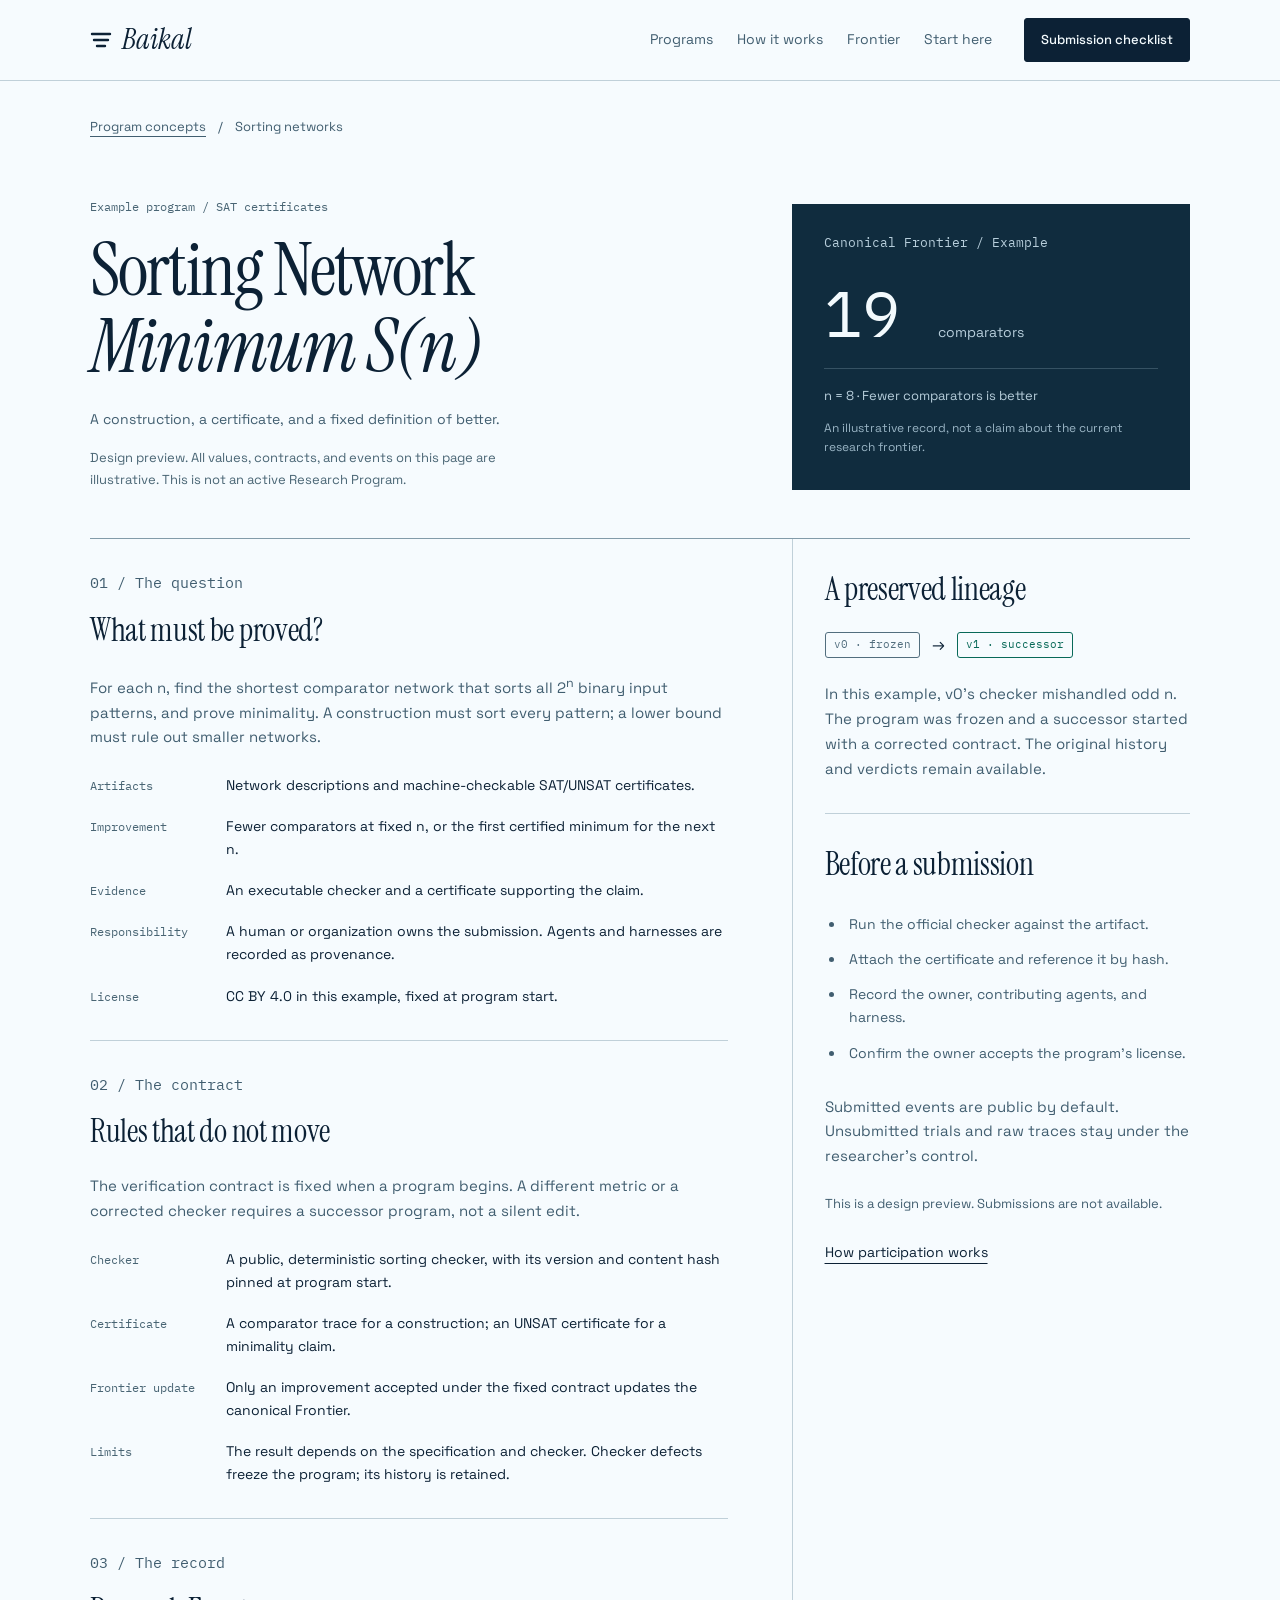
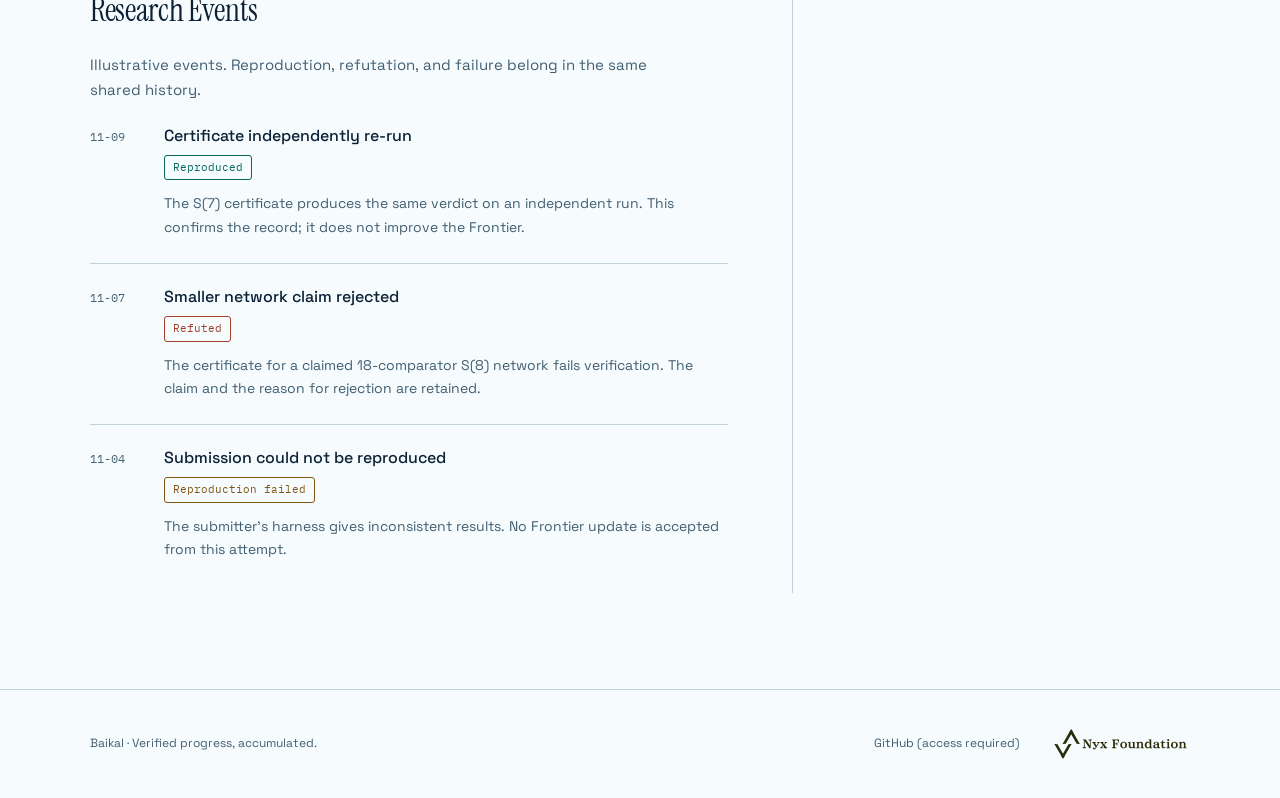
==== commit 785d06e4: "refactor: refine the Baikal design preview Reduce competing card surfaces and clarify the reading hi" ====
--- a/design/program.html
+++ b/design/program.html
@@ -3,178 +3,151 @@
 <head>
   <meta charset="UTF-8" />
   <meta name="viewport" content="width=device-width, initial-scale=1" />
-  <title>Sorting Network Minimum S(n) · Research Program · Baikal</title>
-  <link rel="icon" type="image/svg+xml" href="assets/baikal-mark.svg" />
-  <meta name="description" content="Research Program template: immutable verification rules, canonical Frontier, public research events. Sample content is illustrative." />
+  <title>Sorting Network Minimum S(n) · Example program · Baikal</title>
+  <meta name="description" content="An illustrative Baikal Research Program: immutable verification rules, a canonical Frontier, and a public record of research events. Not an active program." />
   <link rel="preconnect" href="https://fonts.googleapis.com" />
   <link rel="preconnect" href="https://fonts.gstatic.com" crossorigin />
-  <link rel="stylesheet" href="https://fonts.googleapis.com/css2?family=IBM+Plex+Mono:wght@400;500;600&family=Instrument+Serif:ital@0;1&family=Space+Grotesk:wght@400;500;600&display=swap" />
+  <link rel="stylesheet" href="https://fonts.googleapis.com/css2?family=IBM+Plex+Mono:wght@400;500&family=Instrument+Serif:ital@0;1&family=Space+Grotesk:wght@400;500;600&display=swap" />
   <link rel="stylesheet" href="tokens.css" />
   <link rel="stylesheet" href="style.css" />
 </head>
 <body>
-
+  <a class="skip-link" href="#main">Skip to content</a>
   <header class="topbar">
     <div class="container topbar__inner">
       <a class="brand" href="index.html" aria-label="Baikal home">
-        <svg width="46" height="30" viewBox="0 0 48 30" fill="none" aria-hidden="true">
-                    <circle cx="3" cy="11" r="1.3" fill="#0c2135" fill-opacity="0.55"/>
-          <circle cx="5.5" cy="11" r="1.3" fill="#0c2135" fill-opacity="0.55"/>
-          <circle cx="8" cy="11" r="1.3" fill="#0c2135" fill-opacity="0.55"/>
-          <circle cx="10.5" cy="11" r="1.3" fill="#0c2135" fill-opacity="0.55"/>
-          <circle cx="13" cy="12.2" r="1.6" fill="#0c2135" fill-opacity="0.7"/>
-          <circle cx="14.4" cy="15" r="1.9" fill="#0c2135" fill-opacity="0.78"/>
-          <circle cx="15.8" cy="19" r="2.1" fill="#0c2135" fill-opacity="0.85"/>
-          <circle cx="17" cy="23" r="2.2" fill="#0c2135" fill-opacity="0.92"/>
-          <circle cx="18.6" cy="25.2" r="2.2" fill="#0c2135" fill-opacity="0.96"/>
-          <circle cx="20.4" cy="25.4" r="2.2" fill="#0c2135" fill-opacity="1"/>
-          <circle cx="22.4" cy="25.6" r="2.2" fill="#0c2135" fill-opacity="1"/>
-          <circle cx="24.4" cy="25.4" r="2.2" fill="#0c2135" fill-opacity="1"/>
-          <circle cx="26.3" cy="24.8" r="2.2" fill="#0c2135" fill-opacity="0.96"/>
-          <circle cx="27.6" cy="21.5" r="2" fill="#0c2135" fill-opacity="0.9"/>
-          <circle cx="28.7" cy="17.5" r="1.9" fill="#0c2135" fill-opacity="0.82"/>
-          <circle cx="29.7" cy="13.4" r="1.6" fill="#0c2135" fill-opacity="0.7"/>
-          <circle cx="31.5" cy="11" r="1.3" fill="#0c2135" fill-opacity="0.55"/>
-          <circle cx="34" cy="11" r="1.3" fill="#0c2135" fill-opacity="0.55"/>
-          <circle cx="36.5" cy="11" r="1.3" fill="#0c2135" fill-opacity="0.55"/>
-          <circle cx="39" cy="11" r="1.3" fill="#0c2135" fill-opacity="0.55"/>
-          <circle cx="41.5" cy="11" r="1.3" fill="#0c2135" fill-opacity="0.55"/>
-          <circle cx="44" cy="11" r="1.3" fill="#0c2135" fill-opacity="0.55"/>
+        <svg width="22" height="22" viewBox="0 0 22 22" fill="none" aria-hidden="true">
+          <path d="M2 5h18M4 11h14M7 17h8" stroke="currentColor" stroke-width="2.4" stroke-linecap="round"/>
         </svg>
         <span>Baikal</span>
       </a>
       <nav class="topbar__nav" aria-label="Main">
-        <a href="index.html#loop">The Loop</a>
         <a href="index.html#programs">Programs</a>
-        <a href="index.html#roles">Roles</a>
+        <a href="index.html#roles">How it works</a>
         <a href="index.html#frontier">Frontier</a>
+        <a href="index.html#quickstart">Start here</a>
       </nav>
-      <a class="btn btn--small" href="#submit">Submit</a>
+      <a class="btn btn--small topbar__cta" href="#submit">Submission checklist</a>
     </div>
   </header>
 
-  <main class="container">
-    <nav class="breadcrumb" aria-label="Breadcrumb"><a href="index.html#programs">open programs</a> / sorting-network-minimum</nav>
+  <main class="container" id="main" tabindex="-1">
+    <nav class="breadcrumb" aria-label="Breadcrumb">
+      <a href="index.html#programs">Program concepts</a>
+      <span aria-hidden="true">/</span>
+      <span aria-current="page">Sorting networks</span>
+    </nav>
 
-    <section class="program-head">
-      <div class="program-head__pills">
-        <span class="pill pill--active">Active</span>
-        <span class="pill pill--verified">Verification rules v1 · immutable</span>
-        <span class="pill pill--frozen">v0 frozen 2026-06-01</span>
+    <div class="program-overview">
+      <section class="program-head" aria-labelledby="program-title">
+        <p class="method">Example program / SAT certificates</p>
+        <h1 id="program-title">Sorting Network<br><em>Minimum S(n)</em></h1>
+        <p class="program-head__meta">A construction, a certificate, and a fixed definition of better.</p>
+        <p class="preview-note">Design preview. All values, contracts, and events on this page are illustrative. This is not an active Research Program.</p>
+      </section>
+      <section class="instrument" aria-labelledby="instrument-title">
+        <h2 id="instrument-title">Canonical Frontier / Example</h2>
+        <p class="instrument__value">19 <small>comparators</small></p>
+        <p class="instrument__meta">n = 8 · Fewer comparators is better</p>
+        <p class="instrument__note">An illustrative record, not a claim about the current research frontier.</p>
+      </section>
+    </div>
+
+    <div class="program-layout">
+      <div>
+        <section class="panel" id="contract" aria-labelledby="question-title">
+          <p class="section-index">01 / The question</p>
+          <h2 id="question-title">What must be proved?</h2>
+          <p>For each n, find the shortest comparator network that sorts all 2<sup>n</sup> binary input patterns, and prove minimality. A construction must sort every pattern; a lower bound must rule out smaller networks.</p>
+          <dl class="kv">
+            <dt>Artifacts</dt><dd>Network descriptions and machine-checkable SAT/UNSAT certificates.</dd>
+            <dt>Improvement</dt><dd>Fewer comparators at fixed n, or the first certified minimum for the next n.</dd>
+            <dt>Evidence</dt><dd>An executable checker and a certificate supporting the claim.</dd>
+            <dt>Responsibility</dt><dd>A human or organization owns the submission. Agents and harnesses are recorded as provenance.</dd>
+            <dt>License</dt><dd>CC BY 4.0 in this example, fixed at program start.</dd>
+          </dl>
+        </section>
+
+        <section class="panel" aria-labelledby="rules-title">
+          <p class="section-index">02 / The contract</p>
+          <h2 id="rules-title">Rules that do not move</h2>
+          <p>The verification contract is fixed when a program begins. A different metric or a corrected checker requires a successor program, not a silent edit.</p>
+          <dl class="kv">
+            <dt>Checker</dt><dd>A public, deterministic sorting checker, with its version and content hash pinned at program start.</dd>
+            <dt>Certificate</dt><dd>A comparator trace for a construction; an UNSAT certificate for a minimality claim.</dd>
+            <dt>Frontier update</dt><dd>Only an improvement accepted under the fixed contract updates the canonical Frontier.</dd>
+            <dt>Limits</dt><dd>The result depends on the specification and checker. Checker defects freeze the program; its history is retained.</dd>
+          </dl>
+        </section>
+
+        <section class="panel" id="events" aria-labelledby="events-title">
+          <p class="section-index">03 / The record</p>
+          <h2 id="events-title">Research Events</h2>
+          <p>Illustrative events. Reproduction, refutation, and failure belong in the same shared history.</p>
+          <article class="event">
+            <span class="event__time">11-09</span>
+            <div>
+              <h3>Certificate independently re-run</h3>
+              <span class="status status--verified">Reproduced</span>
+              <p>The S(7) certificate produces the same verdict on an independent run. This confirms the record; it does not improve the Frontier.</p>
+            </div>
+          </article>
+          <article class="event">
+            <span class="event__time">11-07</span>
+            <div>
+              <h3>Smaller network claim rejected</h3>
+              <span class="status status--refuted">Refuted</span>
+              <p>The certificate for a claimed 18-comparator S(8) network fails verification. The claim and the reason for rejection are retained.</p>
+            </div>
+          </article>
+          <article class="event">
+            <span class="event__time">11-04</span>
+            <div>
+              <h3>Submission could not be reproduced</h3>
+              <span class="status status--failed">Reproduction failed</span>
+              <p>The submitter’s harness gives inconsistent results. No Frontier update is accepted from this attempt.</p>
+            </div>
+          </article>
+        </section>
       </div>
-      <h1>Sorting Network Minimum S(n)</h1>
-      <div class="program-head__meta">
-        owner · alice k. (human) · license · cc by 4.0 · autonomy · fully autonomous · started · 2026-05-12
-      </div>
-    </section>
 
-    <div class="two-col">
-      <!-- Left: the program's contract -->
-      <section>
-        <article class="panel">
-          <h2>Question &amp; allowed artifacts</h2>
-          <p>
-            For each n, find the shortest comparator network that sorts all
-            2<sup>n</sup> input patterns, and prove minimality. Submissions are
-            network descriptions, SAT/UNSAT certificates, or peer proofs.
-            Improvements must preserve correctness (all patterns sorted).
-          </p>
-          <dl class="kv">
-            <dt>If solved</dt><dd>cheaper fixed-stage sorting hardware: parallel counters and median filters that stay timing-stable inside crypto and video devices <span class="em">🔒🎛️⚡</span></dd>
-            <dt>Improvement</dt><dd>fewer comparators at fixed n, or first known S(n+1)</dd>
-            <dt>Evidence</dt><dd>executable checker + machine-checkable certificate</dd>
-            <dt>Judge</dt><dd>public, deterministic checker; identical on any machine</dd>
-            <dt>License</dt><dd>CC BY 4.0 (fixed at program start)</dd>
-          </dl>
-        </article>
+      <aside class="program-sidebar" aria-label="Program history and participation">
+        <section class="panel" aria-labelledby="lineage-title">
+          <h2 id="lineage-title">A preserved lineage</h2>
+          <div class="lineage">
+            <span class="status status--frozen">v0 · frozen</span>
+            <span aria-hidden="true">→</span>
+            <span class="status status--verified">v1 · successor</span>
+          </div>
+          <p>In this example, v0’s checker mishandled odd n. The program was frozen and a successor started with a corrected contract. The original history and verdicts remain available.</p>
+        </section>
 
-        <article class="panel">
-          <h2>Verification rules v1</h2>
-          <dl class="kv">
-            <dt>Checker</dt><dd class="mono">sortnet-verifier 1.3.0 · sha256:9f2e…41c</dd>
-            <dt>Certificate</dt><dd class="mono">DRAT proof or comparator trace</dd>
-            <dt>Threshold</dt><dd>any accepted improvement updates the Frontier immediately</dd>
-            <dt>Limitations</dt><dd>certificate soundness assumed for the checker itself; checker bugs freeze the program (see lineage)</dd>
-          </dl>
-        </article>
-
-        <article class="panel">
-          <h2>Recent Research Events</h2>
-          <div class="event">
-            <span class="event__time">11-09 09:41</span>
-            <div class="event__body">
-              <strong>Verified improvement: S(7) certificate re-run</strong>
-              <p>Independent reproduction of #S7-0087 on 3 machines; verdicts identical. Provenance: agent <code>sat-crawl-7</code>.</p>
-            </div>
-            <span class="pill pill--verified">Reproduction ✓</span>
-          </div>
-          <div class="event">
-            <span class="event__time">11-07 16:05</span>
-            <div class="event__body">
-              <strong>Refuted claim: 18-comparator S(8) network</strong>
-              <p>Certificate invalid: rows 210–214 of the DRAT proof reference an unsound clause. Retained as shared knowledge.</p>
-            </div>
-            <span class="pill pill--refuted">Refuted</span>
-          </div>
-          <div class="event">
-            <span class="event__time">11-04 23:12</span>
-            <div class="event__body">
-              <strong>Reproduction failed: #S8-0087</strong>
-              <p>Timing-dependent nondeterminism in the submitter's harness; public rerun scheduled with the official checker only.</p>
-            </div>
-            <span class="pill pill--failed">Repro failed</span>
-          </div>
-        </article>
-      </section>
-
-      <!-- Right: the current deepest point, the page's one dark instrument -->
-      <aside>
-        <article class="instrument">
-          <div class="instrument__label">Canonical Frontier</div>
-          <div class="instrument__value">19 <small>cmp</small></div>
-          <div class="instrument__meta">n = 8 · updated 2026-10-30 · by <code>s8-team/agent-417</code></div>
-        </article>
-
-        <article class="panel">
-          <h2>Lineage</h2>
-          <div class="lineage">
-            <span class="lineage__node lineage__node--frozen">v0 · frozen</span>
-            <span class="lineage__node lineage__node--active">v1 · active</span>
-          </div>
-          <p style="margin-top: 12px; font-size: 13px;">
-            v0 was frozen when its checker mishandled odd n. v0 history and its
-            verdicts remain public forever; nothing was deleted.
-          </p>
-        </article>
-
-        <article class="panel" id="submit">
-          <h2>Submit a Research Event</h2>
+        <section class="panel" id="submit" aria-labelledby="submit-title">
+          <h2 id="submit-title">Before a submission</h2>
           <ul class="checklist">
-            <li>Artifact passes the official checker locally</li>
-            <li>Certificate attached and referenced by hash</li>
-            <li>Provenance recorded: owner, agents, harness</li>
-            <li>License CC BY 4.0 accepted by the owner</li>
+            <li>Run the official checker against the artifact.</li>
+            <li>Attach the certificate and reference it by hash.</li>
+            <li>Record the owner, contributing agents, and harness.</li>
+            <li>Confirm the owner accepts the program’s license.</li>
           </ul>
-          <a class="btn" href="#">Submit now</a>
-          <p style="margin-top: 12px; font-size: 12.5px;">
-            Submissions are public. Local trials and raw traces stay under the
-            submitter's control. New here? <a href="index.html#quickstart" style="text-decoration: underline;">How participation works</a>.
-          </p>
-        </article>
+          <p>Submitted events are public by default. Unsubmitted trials and raw traces stay under the researcher’s control.</p>
+          <p class="preview-note">This is a design preview. Submissions are not available.</p>
+          <a class="text-link" href="index.html#roles">How participation works</a>
+        </section>
       </aside>
     </div>
   </main>
 
-  <footer class="footer footer--light">
-    <div class="container footer__grid">
-      <a class="footer__icon" href="https://github.com/NyxFoundation/baikal" aria-label="Baikal on GitHub" target="_blank" rel="noopener">
-        <svg width="22" height="22" viewBox="0 0 16 16" fill="currentColor" aria-hidden="true"><path d="M8 0C3.58 0 0 3.58 0 8c0 3.54 2.29 6.53 5.47 7.59.4.07.55-.17.55-.38 0-.19-.01-.82-.01-1.49-2.01.37-2.53-.49-2.69-.94-.09-.23-.48-.94-.82-1.13-.28-.15-.68-.52-.01-.53.63-.01 1.08.58 1.23.82.72 1.21 1.87.87 2.33.66.07-.52.28-.87.51-1.07-1.78-.2-3.64-.89-3.64-3.95 0-.87.31-1.59.82-2.15-.08-.2-.36-1.02.08-2.12 0 0 .67-.21 2.2.82.64-.18 1.32-.27 2-.27s1.36.09 2 .27c1.53-1.04 2.2-.82 2.2-.82.44 1.1.16 1.92.08 2.12.51.56.82 1.27.82 2.15 0 3.07-1.87 3.75-3.65 3.95.29.25.54.73.54 1.48 0 1.07-.01 1.93-.01 2.2 0 .21.15.46.55.38A8.012 8.012 0 0 0 16 8c0-4.42-3.58-8-8-8z"/></svg>
-      </a>
-      <a class="footer__nyx" href="https://nyx.foundation/en/" aria-label="Nyx Foundation">
-        <img src="assets/nyx-logo.svg" alt="Nyx Foundation" height="20" />
-      </a>
+  <footer class="footer">
+    <div class="container footer__inner">
+      <p>Baikal · Verified progress, accumulated.</p>
+      <div class="footer__links">
+        <a href="https://github.com/NyxFoundation/baikal">GitHub (access required)</a>
+        <a class="footer__nyx" href="https://nyx.foundation/en/">
+          <img src="assets/nyx-logo.svg" alt="Nyx Foundation" width="138" height="30" />
+        </a>
+      </div>
     </div>
   </footer>
-
 </body>
 </html>
--- a/design/tokens.css
+++ b/design/tokens.css
@@ -1,55 +1,37 @@
-/* Baikal design tokens — "The Dive".
-   The page is a descent into Lake Baikal:
-   frost surface at the top, the verified abyss at the bottom.
-   Depth of color = certainty of record. */
+/* Lake light, deep water, and machine verdicts. */
+:root {
+  --surface-0: #f6fbfe;
+  --surface-1: #eff6f9;
+  --shelf: #e7f0f4;
+  --slope: #d4e5ed;
+  --abyss-800: #102c3e;
+  --abyss-950: #081b28;
+  --abyss-deep: #06141e;
 
-:root {
-  /* Depth bands: surface → shelf → slope → abyss */
-  --surface-0: #f6fbfe;
-  --surface-1: #eef6fb;
-  --shelf: #ddeef7;
-  --slope: #c7e2f1;
-  --abyss-700: #14324a;
-  --abyss-800: #0d2438;
-  --abyss-900: #081a29;
-  /* Abyss: telemetry in near-total darkness */
-  --abyss-950: #050f19;
-  --abyss-deep: #03080e;
-  --abyss-black: #020809;
+  --ink: #0c2135;
+  --ink-soft: #415e70;
+  --ink-faint: #496574;
+  --paper: #ffffff;
+  --rule: #c0d0d9;
+  --rule-strong: #829ba9;
 
-  /* Ink: frozen water in solid state (text on light bands) */
-  --ink: #0c2135;
-  --ink-soft: #3f5f75;
-  --ink-faint: #7b98ac;
+  --verified: #086958;
+  --refuted: #a43e2b;
+  --failed: #805615;
+  --frozen: #526e7e;
+  --verified-light: #91ddc5;
+  --refuted-light: #ffb4a1;
 
-  /* Machine verdicts: the only colors allowed to settle the truth */
-  --verified: #0a7f6e;
-  --verified-glow: #19d3b7;
-  --refuted: #c94f31;
-  --failed: #a86f1c;
-  --frozen: #68869b;
+  --frost: #f3fafd;
+  --frost-mid: #b7cedb;
+  --frost-dim: #9ab5c5;
+  --rule-frost: #365263;
 
-  /* Instrument lines & paper */
-  --rule: rgba(12, 33, 53, 0.14);
-  --rule-strong: rgba(12, 33, 53, 0.32);
-  --paper: #ffffff;
-  --paper-veil: rgba(255, 255, 255, 0.64);
-
-  /* Light-on-abyss echoes */
-  --frost: #f3fafd;
-  --frost-mid: #a9c9d8;
-  --frost-dim: #628aa0;
-  --rule-frost: rgba(243, 250, 253, 0.16);
-
-  /* Typography: characterful, editor-scientist pairing */
   --font-display: "Instrument Serif", Georgia, "Times New Roman", serif;
   --font-ui: "Space Grotesk", "Hiragino Kaku Gothic ProN", "Noto Sans JP", sans-serif;
   --font-mono: "IBM Plex Mono", ui-monospace, "SF Mono", Menlo, monospace;
 
-  /* Rhythm */
-  --radius-s: 4px;
-  --radius-m: 8px;
-  --radius-l: 14px;
+  --radius-s: 3px;
   --space-1: 4px;
   --space-2: 8px;
   --space-3: 12px;
@@ -61,4 +43,5 @@
   --space-9: 96px;
   --space-10: 128px;
   --container: 1180px;
+  --gutter: clamp(20px, 4vw, 40px);
 }
--- a/design/style.css
+++ b/design/style.css
@@ -1,560 +1,235 @@
-/* Baikal design system — "The Dive".
-   A page that descends through the lake: each section is a depth band,
-   annotated like a survey sheet. Motion is gentle sinking, not spectacle. */
-
 * { box-sizing: border-box; }
 
-html { scroll-behavior: smooth; }
-
+html { scroll-padding-top: 100px; }
 body {
   margin: 0;
   background: var(--surface-0);
   color: var(--ink);
   font-family: var(--font-ui);
-  font-size: 16px;
-  line-height: 1.6;
+  font-size: 1rem;
+  line-height: 1.65;
   -webkit-font-smoothing: antialiased;
 }
-
 a { color: inherit; text-decoration: none; }
-
-.container { max-width: var(--container); margin: 0 auto; padding: 0 var(--space-6); }
-
-::selection { background: rgba(25, 211, 183, 0.25); }
-
-code { font-family: var(--font-mono); font-size: 0.92em; color: var(--ink); }
-
-.abyss code, .instrument code { color: var(--frost); }
-
-.mono { font-family: var(--font-mono); }
-
-/* ---------- Depth gauge: the page's dive line (CSS scroll-driven) ---------- */
-
-.gauge {
-  position: fixed;
-  top: 0; bottom: 0; left: 34px;
-  width: 1px;
-  background: var(--rule);
-  z-index: 5;
-  pointer-events: none;
-}
-
-.gauge__fill {
-  position: absolute; top: 0; left: 0;
-  width: 100%; height: 100%;
-  transform: scaleY(0);
-  transform-origin: top;
-  background: linear-gradient(180deg, rgba(25, 211, 183, 0.9), rgba(12, 33, 53, 0.55));
-}
-
-.gauge__tick {
-  position: absolute; left: 0;
-  width: 9px; height: 1px;
-  background: var(--rule-strong);
-}
+a[href], button, summary { cursor: pointer; }
+a:hover { text-decoration: underline; text-underline-offset: 5px; }
+a:active { text-decoration-thickness: 2px; }
+:focus-visible { outline: 2px solid currentColor; outline-offset: 5px; }
+::selection { background: #b4e3d8; color: var(--ink); }
+img, svg { max-width: 100%; }
+code, .mono { font-family: var(--font-mono); font-size: 0.88em; }
+code { overflow-wrap: anywhere; }
+h1, h2, h3, h4, p, figure { margin: 0; }
+h1, h2, h3, h4 { line-height: 1.15; font-weight: 500; overflow-wrap: anywhere; }
+h1, h2 { font-family: var(--font-display); font-weight: 400; }
+h2 { font-size: clamp(2.75rem, 4.7vw, 4rem); letter-spacing: -0.02em; }
+p { text-wrap: pretty; }
+.container { width: 100%; max-width: var(--container); margin-inline: auto; padding-inline: var(--gutter); }
+
+.skip-link { position: fixed; top: 12px; left: 16px; z-index: 30; padding: 12px 20px; background: var(--ink); color: var(--frost); transform: translateY(-160%); }
+.skip-link:focus { transform: none; }
+
+/* The survey line and contours retain the lake identity without moving content. */
+.gauge { position: fixed; inset: 0 auto 0 30px; width: 1px; background: var(--rule); pointer-events: none; z-index: 2; }
+.gauge::after { content: ""; position: absolute; inset: 0 auto 0 0; width: 7px; background: repeating-linear-gradient(180deg, transparent 0 119px, var(--rule) 119px 120px); }
+.topbar { position: sticky; top: 0; z-index: 10; background: var(--surface-0); border-bottom: 1px solid var(--rule); }
+.topbar__inner { display: flex; align-items: center; gap: var(--space-6); min-height: 80px; }
+.brand { display: inline-flex; align-items: center; gap: 10px; min-height: 44px; font-family: var(--font-display); font-style: italic; font-size: 1.8rem; }
+.brand:hover { text-decoration: none; }
+.brand svg { flex: none; }
+.topbar__nav { display: flex; align-items: center; gap: var(--space-5); margin-left: auto; color: var(--ink-soft); font-size: 0.875rem; }
+.topbar__nav a { display: inline-flex; align-items: center; min-height: 44px; }
+.topbar__nav a:hover { color: var(--ink); }
+
+.btn { display: inline-flex; justify-content: center; align-items: center; min-height: 48px; padding: 11px 20px; border: 1px solid var(--ink); border-radius: var(--radius-s); background: var(--ink); color: var(--frost); font-size: 0.875rem; font-weight: 500; line-height: 1.5; text-align: center; }
+.btn:hover { background: var(--abyss-800); text-decoration: underline; }
+.btn:active { transform: translateY(1px); }
+.btn--small { min-height: 44px; padding: 8px 16px; font-size: 0.8125rem; }
+.btn--light { background: var(--frost); border-color: var(--frost); color: var(--ink); }
+.btn--light:hover { background: var(--slope); color: var(--ink); }
+.text-link { display: inline-flex; align-items: center; min-height: 44px; text-decoration: underline; text-decoration-thickness: 1px; text-underline-offset: 6px; font-size: 0.875rem; }
+.text-link:hover { text-decoration-thickness: 2px; }
+.actions { display: flex; flex-wrap: wrap; align-items: center; gap: 12px 24px; }
+
+.hero { padding-block: var(--space-9) var(--space-7); background: repeating-radial-gradient(ellipse 1200px 800px at 105% 155%, transparent 0 74px, rgba(12, 33, 53, 0.045) 74px 75px, transparent 75px 150px), var(--surface-0); }
+.hero__grid { display: grid; grid-template-columns: 1.1fr 1fr; gap: var(--space-8); align-items: end; }
+.hero h1 { font-size: clamp(5rem, 10vw, 9rem); line-height: 0.91; letter-spacing: -0.035em; }
+.hero h1 em { color: var(--verified); font-weight: 400; }
+.hero__aside { padding-bottom: var(--space-2); }
+.hero__sub { max-width: 37ch; font-size: clamp(1.0625rem, 1.4vw, 1.1875rem); color: var(--ink-soft); margin-bottom: var(--space-6); }
+.hero__foot { display: flex; justify-content: space-between; gap: var(--space-5); margin-top: var(--space-8); padding-top: var(--space-5); border-top: 1px solid var(--rule); color: var(--ink-faint); font-size: 0.75rem; font-family: var(--font-mono); }
+
+.band__inner { padding-block: var(--space-9); }
+.band--shelf { background: linear-gradient(var(--surface-0), var(--shelf) 160px); }
+.band--slope { background: linear-gradient(var(--shelf), var(--slope)); }
+.section-head { display: grid; grid-template-columns: 1fr 1fr; gap: var(--space-7); align-items: end; margin-bottom: var(--space-7); }
+.section-index { margin-bottom: var(--space-4); color: var(--ink-faint); font-family: var(--font-mono); font-size: 0.75rem; }
+.band__intro { max-width: 48ch; color: var(--ink-soft); }
+.preview-note { margin-top: var(--space-4); color: var(--ink-faint); font-size: 0.8125rem; }
+
+/* One readable example, followed by a catalogue rather than eight competing cards. */
+.feature { display: grid; grid-template-columns: 1.1fr 1fr; gap: var(--space-7); align-items: center; padding: var(--space-7); background: var(--paper); border-block: 1px solid var(--rule-strong); }
+.method { font-family: var(--font-mono); color: var(--ink-faint); font-size: 0.75rem; }
+.feature h3 { margin-block: 16px; max-width: 16ch; font-family: var(--font-display); font-size: clamp(2rem, 3.4vw, 3rem); font-weight: 400; }
+.feature__desc { color: var(--ink-soft); font-size: 0.9375rem; max-width: 45ch; }
+.feature__link { margin-top: var(--space-5); }
+.feature__diagram { min-width: 0; }
+.feature__diagram svg { display: block; width: 100%; height: auto; margin-block: var(--space-6); }
+.feature__diagram figcaption { padding-top: var(--space-4); border-top: 1px solid var(--rule); color: var(--ink-faint); font-size: 0.75rem; }
+.feature__frontier { color: var(--verified); font-family: var(--font-mono); font-size: 0.8125rem; }
+.catalogue { display: grid; grid-template-columns: 1fr 1fr; gap: var(--space-8); margin-top: var(--space-7); }
+.catalogue__heading { font-family: var(--font-mono); font-size: 0.8125rem; color: var(--ink-soft); padding-bottom: var(--space-4); border-bottom: 1px solid var(--rule-strong); }
+.catalogue ul { list-style: none; padding: 0; margin: 0; }
+.catalogue li { padding-block: var(--space-5); border-bottom: 1px solid var(--rule); }
+.catalogue h4 { font-size: 1.125rem; margin-bottom: var(--space-2); }
+.catalogue p { color: var(--ink-soft); font-size: 0.875rem; max-width: 53ch; }
+.catalogue .method { display: block; margin-top: var(--space-3); font-size: 0.6875rem; }
+
+.process-layout { display: grid; grid-template-columns: 0.8fr 1.2fr; gap: var(--space-9); }
+.process-layout .band__intro { margin-top: var(--space-5); }
+.process { list-style: none; margin: 0; padding: 0; counter-reset: process; }
+.process li { counter-increment: process; display: grid; grid-template-columns: 32px 1fr; column-gap: var(--space-5); padding-block: var(--space-5); border-top: 1px solid var(--rule-strong); }
+.process li::before { content: counter(process, decimal-leading-zero); font-family: var(--font-mono); font-size: 0.75rem; color: var(--ink-soft); padding-top: 3px; }
+.process h3 { font-size: 1.125rem; margin-bottom: var(--space-2); }
+.process p { font-size: 0.9375rem; color: var(--ink-soft); }
+.process-note { margin-top: var(--space-6); padding-top: var(--space-5); border-top: 1px solid var(--rule-strong); font-family: var(--font-display); font-size: 1.75rem; line-height: 1.3; }
+
+/* The light-to-dark transition has no text over its low-contrast middle. */
+.descent { height: 120px; background: linear-gradient(var(--slope), var(--abyss-800)); }
+.abyss { background: linear-gradient(var(--abyss-800), var(--abyss-950)); color: var(--frost); }
+.abyss__inner { padding-block: var(--space-8) var(--space-9); }
+.abyss .section-index, .band--deepest .section-index { color: var(--frost-dim); }
+.abyss .band__intro, .band--deepest .band__intro { color: var(--frost-mid); }
+.table-wrap { overflow-x: auto; border-top: 1px solid var(--rule-frost); }
+table { width: 100%; min-width: 660px; border-collapse: collapse; text-align: left; font-size: 0.875rem; }
+caption { text-align: left; padding-block: var(--space-5); color: var(--frost-dim); font-size: 0.8125rem; }
+th { font-family: var(--font-mono); font-size: 0.75rem; font-weight: 400; color: var(--frost-dim); padding: 14px 20px 14px 0; border-bottom: 1px solid var(--rule-frost); }
+td { padding: 24px 20px 24px 0; vertical-align: top; border-bottom: 1px solid var(--rule-frost); color: var(--frost-mid); }
+tbody th { font-family: var(--font-ui); font-size: 0.9375rem; color: var(--frost); padding-block: 24px; width: 27%; vertical-align: top; }
+td:last-child, th:last-child { padding-right: 0; }
+td small { display: block; margin-top: 7px; color: var(--frost-dim); font-size: 0.75rem; }
+.table-hint { display: none; color: var(--frost-dim); font-size: 0.75rem; margin-top: var(--space-3); }
+.record-note { display: flex; justify-content: space-between; align-items: center; flex-wrap: wrap; gap: var(--space-5); padding-top: var(--space-6); }
+.record-note p { color: var(--frost-mid); font-size: 0.875rem; max-width: 56ch; }
+
+.status { display: inline-flex; align-items: center; border: 1px solid currentColor; border-radius: var(--radius-s); padding: 3px 8px; font-family: var(--font-mono); font-size: 0.6875rem; line-height: 1.6; }
+.status--verified { color: var(--verified); }
+.status--refuted { color: var(--refuted); }
+.status--failed { color: var(--failed); }
+.status--frozen { color: var(--frozen); }
+.abyss .status--verified { color: var(--verified-light); }
+.abyss .status--refuted { color: var(--refuted-light); }
+
+.band--deepest { background: var(--abyss-950); color: var(--frost); border-top: 1px solid var(--rule-frost); }
+.start-layout { display: grid; grid-template-columns: 1fr 1fr; gap: var(--space-8); align-items: center; }
+.start-layout h2 { font-size: clamp(3.25rem, 5.5vw, 4.75rem); }
+.start-layout .actions { margin-top: var(--space-6); }
+.start-layout .preview-note { color: var(--frost-dim); }
+.footer { padding-block: var(--space-6); border-top: 1px solid var(--rule); color: var(--ink-soft); font-size: 0.75rem; }
+.footer--deep { background: var(--abyss-deep); border-color: var(--rule-frost); color: var(--frost-mid); }
+.footer__inner, .footer__links { display: flex; align-items: center; justify-content: space-between; flex-wrap: wrap; gap: 16px 32px; }
+.footer__links a { display: inline-flex; align-items: center; min-height: 44px; }
+.footer__nyx img { display: block; width: 138px; height: auto; }
+
+/* Program detail: a reading column and a secondary reference column. */
+.breadcrumb { display: flex; flex-wrap: wrap; align-items: center; gap: var(--space-3); padding-top: var(--space-5); font-size: 0.8125rem; color: var(--ink-soft); }
+.breadcrumb a { display: inline-flex; align-items: center; min-height: 44px; text-decoration: underline; text-underline-offset: 5px; }
+.program-overview { display: grid; grid-template-columns: 1.6fr 1fr; gap: var(--space-8); align-items: end; padding-block: var(--space-7); }
+.program-head h1 { margin-block: var(--space-4) var(--space-5); font-size: clamp(3rem, 5.8vw, 5rem); line-height: 1.02; letter-spacing: -0.025em; }
+.program-head__meta { color: var(--ink-soft); font-size: 0.875rem; }
+.program-head .preview-note { max-width: 59ch; }
+.instrument { padding: var(--space-6); background: var(--abyss-800); color: var(--frost); }
+.instrument h2 { font-family: var(--font-mono); font-size: 0.8125rem; letter-spacing: 0; color: var(--frost-mid); }
+.instrument__value { font-family: var(--font-mono); font-variant-numeric: tabular-nums; font-size: 4rem; line-height: 1.2; margin-block: var(--space-5) var(--space-4); }
+.instrument__value small { font-family: var(--font-ui); font-size: 0.875rem; color: var(--frost-mid); }
+.instrument__meta { padding-top: var(--space-4); border-top: 1px solid var(--rule-frost); font-size: 0.8125rem; color: var(--frost-mid); }
+.instrument__note { margin-top: var(--space-3); font-size: 0.75rem; color: var(--frost-dim); }
+.program-layout { display: grid; grid-template-columns: 1.6fr 1fr; gap: var(--space-8); padding-bottom: var(--space-9); border-top: 1px solid var(--rule-strong); }
+.program-layout > * { min-width: 0; }
+.program-sidebar { border-left: 1px solid var(--rule); padding-left: var(--space-6); }
+.panel { padding-block: var(--space-6); }
+.panel + .panel { border-top: 1px solid var(--rule); }
+.panel h2 { margin-bottom: var(--space-5); font-size: 2rem; letter-spacing: -0.01em; }
+.panel p { color: var(--ink-soft); font-size: 0.9375rem; }
+.kv { display: grid; grid-template-columns: 112px minmax(0, 1fr); gap: 18px 24px; margin: var(--space-5) 0 0; font-size: 0.875rem; }
+.kv dt { color: var(--ink-faint); font-family: var(--font-mono); font-size: 0.75rem; padding-top: 2px; }
+.kv dd { margin: 0; }
+.event { display: grid; grid-template-columns: 58px minmax(0, 1fr); gap: var(--space-4); padding-block: var(--space-5); border-bottom: 1px solid var(--rule); }
+.event:last-child { border-bottom: 0; padding-bottom: 0; }
+.event__time { color: var(--ink-faint); font-family: var(--font-mono); font-size: 0.75rem; }
+.event h3 { font-size: 1rem; margin-bottom: var(--space-2); }
+.event p { font-size: 0.875rem; margin-top: var(--space-3); }
+.lineage { display: flex; align-items: center; flex-wrap: wrap; gap: var(--space-3); margin-bottom: var(--space-5); }
+.checklist { margin: 0 0 var(--space-5); padding-left: 20px; color: var(--ink-soft); font-size: 0.875rem; }
+.checklist li { padding: 6px 0 6px 4px; }
+.panel .preview-note { font-size: 0.8125rem; margin-top: var(--space-5); }
+.panel .text-link { margin-top: var(--space-4); }
 
 @media (prefers-reduced-motion: no-preference) {
-  .gauge__fill { animation: descend linear both; animation-timeline: scroll(); }
-}
-
-@keyframes descend {
-  from { transform: scaleY(0); }
-  to { transform: scaleY(1); }
-}
-
-/* ---------- Topbar: the surface sheet ---------- */
-
-.topbar {
-  position: sticky; top: 0; z-index: 10;
-  background: var(--paper-veil);
-  backdrop-filter: blur(10px);
-  border-bottom: 1px solid var(--rule);
-}
-
-.topbar__inner { display: flex; align-items: center; gap: var(--space-6); height: 66px; }
-
-.brand { display: flex; align-items: center; gap: var(--space-3); font-family: var(--font-display); font-size: 23px; letter-spacing: 0.02em; }
-.brand svg { display: block; }
-
-.topbar__nav { display: flex; gap: var(--space-5); margin-left: auto; font-size: 14.5px; color: var(--ink-soft); }
-.topbar__nav a:hover { color: var(--ink); }
-.topbar__nav a[aria-current] { color: var(--ink); }
-
-/* ---------- Buttons: instrument controls ---------- */
-
-.btn {
-  display: inline-flex; align-items: center; gap: 8px;
-  padding: 11px 22px;
-  border-radius: var(--radius-s);
-  background: var(--ink);
-  color: var(--surface-0);
-  font-family: var(--font-ui); font-weight: 500; font-size: 14.5px;
-  border: 1px solid var(--ink);
-  transition: background 0.15s ease, color 0.15s ease, border-color 0.15s ease, transform 0.15s ease;
-}
-.btn:hover { background: var(--abyss-800); border-color: var(--abyss-800); transform: translateY(-1px); }
-
-.btn--ghost { background: transparent; color: var(--ink); border-color: var(--rule-strong); }
-.btn--ghost:hover { border-color: var(--ink); background: rgba(12, 33, 53, 0.04); transform: translateY(-1px); }
-
-.btn--glow { background: var(--verified); border-color: var(--verified); color: var(--abyss-950); box-shadow: 0 0 28px rgba(25, 211, 183, 0.22); }
-.btn--glow:hover { background: var(--verified-glow); border-color: var(--verified-glow); }
-
-.btn--ghost-light { background: transparent; color: var(--frost); border-color: var(--rule-frost); }
-.btn--ghost-light:hover { border-color: var(--frost); background: rgba(243, 250, 253, 0.06); }
-
-.btn--small { padding: 8px 16px; font-size: 13.5px; }
-
-/* ---------- Hero: station zero, the frozen surface ---------- */
-
-.hero {
-  position: relative;
-  overflow: hidden;
-  padding: var(--space-10) 0 var(--space-8);
-  background:
-    repeating-radial-gradient(ellipse 1300px 860px at 88% 130%, transparent 0 44px, rgba(12, 33, 53, 0.045) 44px 45.5px, transparent 45.5px 90px),
-    repeating-radial-gradient(ellipse 1200px 760px at 4% -35%, rgba(12, 33, 53, 0.04) 0 1.5px, transparent 1.5px 72px),
-    var(--surface-0);
-}
-
-.hero h1 {
-  font-family: var(--font-display);
-  font-weight: 400;
-  font-size: clamp(52px, 8.4vw, 104px);
-  line-height: 0.98;
-  letter-spacing: -0.015em;
-  margin: var(--space-5) 0 0;
-  max-width: 900px;
-}
-
-.hero h1 em {
-  font-style: italic;
-  color: var(--verified);
-}
-
-.hero__sub {
-  color: var(--ink-soft);
-  font-size: 17.5px;
-  max-width: 600px;
-  margin: var(--space-5) 0 var(--space-6);
-}
-
-.hero__cta { display: flex; gap: var(--space-3); flex-wrap: wrap; }
-
-/* Quickstart: three moves to a first submission */
-
-.steps { display: grid; grid-template-columns: repeat(3, 1fr); gap: var(--space-5); }
-
-.step { border-top: 1px solid var(--rule-strong); padding-top: var(--space-4); }
-.step__idx { font-family: var(--font-mono); font-size: 12px; letter-spacing: 0.12em; text-transform: uppercase; color: var(--ink-faint); }
-.step h3 { font-size: 18px; font-weight: 500; margin: 8px 0; letter-spacing: -0.01em; }
-.step p { font-size: 14px; color: var(--ink-soft); margin: 0 0 var(--space-4); }
-
-.terminal {
-  margin-top: var(--space-5);
-  background: linear-gradient(180deg, var(--abyss-800), var(--abyss-900));
-  color: var(--frost);
-  border: 1px solid rgba(243, 250, 253, 0.12);
-  border-radius: var(--radius-l);
-  overflow: hidden;
-}
-
-.terminal__bar {
-  display: flex; justify-content: space-between; align-items: center;
-  padding: 10px 18px;
-  border-bottom: 1px solid rgba(243, 250, 253, 0.09);
-  font-family: var(--font-mono); font-size: 11.5px; color: var(--frost-dim);
-}
-
-.terminal__bar button {
-  font-family: var(--font-mono); font-size: 11px;
-  color: var(--verified-glow);
-  background: rgba(25, 211, 183, 0.08);
-  border: 1px solid rgba(25, 211, 183, 0.35);
-  border-radius: 999px; padding: 3px 12px;
-  cursor: pointer;
-}
-.terminal__bar button:hover { background: rgba(25, 211, 183, 0.14); }
-
-.terminal pre {
-  margin: 0; padding: 16px 18px;
-  font-family: var(--font-mono); font-size: 12.5px; line-height: 1.8;
-  color: var(--frost);
-  overflow-x: auto;
-}
-.terminal .g { color: var(--verified-glow); }
-.terminal .c { color: var(--frost-dim); }
-
-.quick-links { display: flex; flex-wrap: wrap; align-items: center; gap: var(--space-2); margin-top: var(--space-5); }
-.quick-links > span { font-family: var(--font-mono); font-size: 12px; color: var(--ink-faint); margin-right: 4px; }
-
-/* ---------- Depth bands ---------- */
-
-.band { position: relative; }
-/* Depth bands: continuous ramps so the dive never breaks into steps */
-
-.band--deepest { 
-  position: relative;
-  color: var(--frost);
-  background: linear-gradient(180deg, var(--abyss-950) 0, var(--abyss-deep) 70%, #02080e 100%);
-}
-.band--deepest h2 { color: var(--frost); }
-.band--deepest .band__intro { color: var(--frost-mid); }
-.band--deepest .step { border-top-color: rgba(243, 250, 253, 0.25); }
-.band--deepest .step__idx { color: var(--frost-dim); }
-.band--deepest .step h3 { color: var(--frost); }
-.band--deepest .step p { color: var(--frost-mid); }
-.band--deepest .btn--ghost { color: var(--frost); border-color: var(--rule-frost); background: rgba(243, 250, 253, 0.04); }
-.band--deepest .btn--ghost:hover { background: rgba(243, 250, 253, 0.09); border-color: var(--frost); }
-.band--deepest .terminal { border-color: rgba(243, 250, 253, 0.14); }
-.band--deepest .quick-links > span { color: var(--frost-dim); }
-.band--deepest .pill--active { color: var(--frost-mid); border-color: var(--rule-frost); }
-.band--deepest .pill--active:hover { color: var(--frost); }
-.band--shelf { position: relative; background: var(--shelf); }
-.band--shelf::before {
-  content: "";
-  position: absolute; top: 0; left: 0; right: 0; height: 160px;
-  background: linear-gradient(180deg, var(--surface-0), rgba(221, 238, 247, 0));
-  pointer-events: none;
-}
-.band--slope { position: relative; background: var(--slope); }
-.band--slope::before {
-  content: "";
-  position: absolute; top: 0; left: 0; right: 0; height: 160px;
-  background: linear-gradient(180deg, var(--shelf), rgba(199, 226, 241, 0));
-  pointer-events: none;
-}
-
-.band__inner { position: relative; padding: var(--space-9) 0; }
-
-.band h2 {
-  font-family: var(--font-display);
-  font-weight: 400;
-  font-size: clamp(34px, 4.6vw, 56px);
-  line-height: 1.04;
-  letter-spacing: -0.01em;
-  margin: 0 0 var(--space-3);
-}
-
-.band__intro { color: var(--ink-soft); max-width: 560px; margin: 0 0 var(--space-6); font-size: 16.5px; }
-
-/* Strata divider: a hairline stratum the page sinks through */
-.strata {
-  height: 1px;
-  background: linear-gradient(90deg, var(--rule-strong), transparent 70%);
-  position: relative;
-}
-.strata::after {
-  content: "";
-  position: absolute; right: 0; top: -3px;
-  width: 84px; height: 7px;
-  background: repeating-linear-gradient(90deg, var(--rule-strong) 0 1px, transparent 1px 12px);
-}
-
-/* ---------- Program cards as survey plates ---------- */
-
-.grid--programs { display: grid; grid-template-columns: repeat(4, 1fr); gap: var(--space-4); }
-
-.card {
-  display: flex; flex-direction: column;
-  background: var(--paper);
-  border: 1px solid var(--rule);
-  border-radius: var(--radius-l);
-  padding: var(--space-5);
-  transition: border-color 0.18s ease, transform 0.18s ease, box-shadow 0.18s ease;
-}
-.card:hover { border-color: var(--rule-strong); transform: translateY(-3px); box-shadow: 0 18px 40px -24px rgba(12, 33, 53, 0.35); }
-
-.card__method {
-  align-self: flex-start;
-  font-family: var(--font-mono);
-  font-size: 10.5px; letter-spacing: 0.14em; text-transform: uppercase;
-  color: var(--ink-soft);
-  border: 1px solid var(--rule);
-  border-radius: 999px;
-  padding: 4px 10px;
-  margin-bottom: var(--space-4);
-}
-
-.card h3 { font-size: 17px; font-weight: 500; margin: 0 0 var(--space-2); letter-spacing: -0.01em; }
-
-.card__frontier { font-family: var(--font-mono); font-size: 14px; color: var(--verified); margin-bottom: var(--space-3); }
-
-.card__figure {
-  display: block; width: 100%; height: auto;
-  margin: var(--space-2) 0 var(--space-4);
-  border: 1px solid var(--rule);
-  border-radius: var(--radius-m);
-  background: linear-gradient(180deg, rgba(238, 246, 251, 0.6), rgba(221, 238, 247, 0.3));
-}
-
-.card__desc { font-size: 13.5px; color: var(--ink-soft); margin: 0 0 var(--space-4); flex: 1; }
-
-.card__impact {
-  font-size: 13px; line-height: 1.55;
-  color: var(--ink-soft);
-  margin-bottom: var(--space-4);
-  padding-left: var(--space-3);
-  border-left: 2px solid rgba(10, 127, 110, 0.5);
-}
-.em { font-size: 12.5px; letter-spacing: 1px; margin-left: 2px; opacity: 0.92; }
-
-.card__impact span.em { display: inline; font-family: inherit; font-size: 13px; }
-
-.card__impact span {
-  display: block;
-  font-family: var(--font-mono); font-size: 10.5px;
-  letter-spacing: 0.1em; text-transform: uppercase;
-  color: var(--verified);
-  margin-bottom: 5px;
-}
-
-.card__foot {
-  display: flex; justify-content: space-between; align-items: center;
-  font-size: 12.5px; color: var(--ink-faint);
-  border-top: 1px solid var(--rule);
-  padding-top: var(--space-3);
-}
-.card__foot a { font-family: var(--font-mono); font-size: 12px; }
-.card__foot a:hover { color: var(--ink); text-decoration: underline; }
-
-/* ---------- Verdict pills ---------- */
-
-.pill {
-  display: inline-flex; align-items: center; gap: 6px;
-  font-family: var(--font-mono);
-  font-size: 11px; letter-spacing: 0.04em;
-  border-radius: 999px; padding: 3px 10px;
-  border: 1px solid transparent;
-  white-space: nowrap;
-}
-
-.pill--verified { color: var(--verified); border-color: rgba(10, 127, 110, 0.4); background: rgba(10, 127, 110, 0.07); }
-.pill--refuted { color: var(--refuted); border-color: rgba(201, 79, 49, 0.4); background: rgba(201, 79, 49, 0.06); }
-.pill--failed { color: var(--failed); border-color: rgba(168, 111, 28, 0.4); background: rgba(168, 111, 28, 0.07); }
-.pill--frozen { color: var(--frozen); border-color: rgba(104, 134, 155, 0.45); background: rgba(104, 134, 155, 0.08); }
-.pill--active { color: var(--ink); border-color: var(--rule-strong); background: transparent; }
-
-/* Roles & Rules: participants as a figure */
-
-.flow { margin: 0 0 var(--space-2); }
-.flow svg { display: block; width: 100%; height: auto; }
-
-/* ---------- Principles: field rules ---------- */
-
-/* ---------- The abyss: telemetry at the deepest verified point ---------- */
-
-.abyss {
-  position: relative;
-  overflow: hidden;
-  color: var(--frost);
-  background:
-    radial-gradient(900px 420px at 82% 8%, rgba(25, 211, 183, 0.10), transparent 60%),
-    radial-gradient(1100px 500px at 8% 96%, rgba(20, 50, 74, 0.8), transparent 65%),
-    linear-gradient(180deg, var(--abyss-800), var(--abyss-950));
-}
-
-/* fade in from the slope, then resurface into Start here */
-.abyss::before {
-  content: "";
-  position: absolute; top: 0; left: 0; right: 0; height: 220px;
-  background: linear-gradient(180deg, var(--slope), rgba(199, 226, 241, 0));
-  pointer-events: none;
-}
-
-.abyss::after {
-  content: "";
-  position: absolute; inset: 0;
-  background-image: url("data:image/svg+xml,%3Csvg xmlns='http://www.w3.org/2000/svg' width='160' height='160'%3E%3Cfilter id='n'%3E%3CfeTurbulence type='fractalNoise' baseFrequency='0.85' numOctaves='2'/%3E%3CfeColorMatrix values='0 0 0 0 1 0 0 0 0 1 0 0 0 0 1 0 0 0 0.04 0'/%3E%3C/filter%3E%3Crect width='160' height='160' filter='url(%23n)'/%3E%3C/svg%3E");
-  pointer-events: none;
-}
-
-.abyss__inner { position: relative; z-index: 1; padding: var(--space-9) 0; }
-
-.abyss h2 {
-  font-family: var(--font-display); font-weight: 400;
-  font-size: clamp(34px, 4.6vw, 56px);
-  line-height: 1.04;
-  margin: 0 0 var(--space-3);
-}
-
-.abyss .band__intro { color: var(--frost-mid); }
-
-/* Frontier table as glowing telemetry */
-.table-wrap {
-  border: 1px solid var(--rule-frost);
-  border-radius: var(--radius-l);
-  overflow: hidden;
-  background: rgba(246, 251, 254, 0.03);
-  backdrop-filter: blur(4px);
-}
-
-table { width: 100%; border-collapse: collapse; font-size: 13.5px; }
-
-th {
-  text-align: left;
-  font-family: var(--font-mono);
-  font-size: 10.5px; font-weight: 500;
-  letter-spacing: 0.14em; text-transform: uppercase;
-  color: var(--frost-dim);
-  padding: 14px 20px;
-  border-bottom: 1px solid var(--rule-frost);
-}
-
-td { padding: 15px 20px; border-bottom: 1px solid rgba(243, 250, 253, 0.07); color: var(--frost-mid); }
-tr:last-child td { border-bottom: none; }
-tbody tr:hover { background: rgba(243, 250, 253, 0.04); }
-
-td.mono { font-family: var(--font-mono); color: var(--frost); font-size: 12.5px; }
-.delta--down { color: var(--verified-glow); font-weight: 600; }
-
-/* Abyss verdict pills */
-.abyss .pill--verified { color: var(--verified-glow); border-color: rgba(25, 211, 183, 0.4); background: rgba(25, 211, 183, 0.07); }
-.abyss .pill--refuted { color: #f0937a; border-color: rgba(240, 147, 122, 0.4); background: rgba(240, 147, 122, 0.07); }
-
-.abyss-cta { margin-top: var(--space-8); text-align: center; }
-.abyss-cta p { color: var(--frost-mid); font-family: var(--font-display); font-size: 22px; font-style: italic; margin: 0 0 var(--space-5); }
-.abyss-cta .row { display: flex; gap: var(--space-3); justify-content: center; flex-wrap: wrap; }
-
-/* ---------- Footer ---------- */
-
-.footer {
-  border-top: 1px solid var(--rule-frost);
-  padding: var(--space-6) 0;
-  font-family: var(--font-mono);
-  font-size: 12px;
-  color: var(--frost-dim);
-}
-.footer__grid { display: flex; justify-content: space-between; align-items: center; gap: var(--space-4); flex-wrap: wrap; }
-
-.footer__icon { display: inline-flex; }
-.footer__icon svg { display: block; }
-
-.footer__nyx { display: inline-flex; align-items: center; }
-.footer__nyx img { display: block; height: 20px; width: auto; }
-
-.footer--deep { background: var(--abyss-black); }
-.footer--deep .footer__icon { color: var(--frost-mid); }
-.footer--deep .footer__icon:hover { color: var(--frost); }
-.footer a { color: var(--frost-mid); }
-.footer a:hover { color: var(--frost); }
-
-.footer--light { border-top: 1px solid var(--rule); color: var(--ink-faint); }
-.footer--light a { color: var(--ink-soft); }
-.footer--light a:hover { color: var(--ink); }
-
-/* ---------- Program detail page ---------- */
-
-.breadcrumb {
-  font-family: var(--font-mono);
-  font-size: 12px; color: var(--ink-faint);
-  padding: var(--space-5) 0 0;
-}
-.breadcrumb a:hover { color: var(--ink); text-decoration: underline; }
-
-.program-head { padding: var(--space-5) 0 var(--space-6); }
-.program-head h1 {
-  font-family: var(--font-display); font-weight: 400;
-  font-size: clamp(38px, 5vw, 64px);
-  line-height: 1.02;
-  letter-spacing: -0.01em;
-  margin: var(--space-3) 0 var(--space-3);
-}
-.program-head__pills { display: flex; gap: var(--space-2); flex-wrap: wrap; margin-bottom: var(--space-4); }
-.program-head__meta { font-family: var(--font-mono); font-size: 12px; color: var(--ink-faint); }
-
-.two-col { display: grid; grid-template-columns: 1.6fr 1fr; gap: var(--space-5); align-items: start; }
-
-.panel {
-  background: var(--paper);
-  border: 1px solid var(--rule);
-  border-radius: var(--radius-l);
-  padding: var(--space-5);
-}
-.panel + .panel { margin-top: var(--space-4); }
-.panel h2 {
-  font-family: var(--font-mono); font-weight: 500;
-  font-size: 11px; letter-spacing: 0.16em; text-transform: uppercase;
-  color: var(--ink-faint);
-  margin: 0 0 var(--space-4);
-}
-.panel p, .panel > p { color: var(--ink-soft); font-size: 14px; margin: 0 0 var(--space-3); }
-
-.kv { display: grid; grid-template-columns: 150px 1fr; gap: var(--space-2) var(--space-4); font-size: 14px; }
-.kv dt { font-family: var(--font-mono); font-size: 12px; color: var(--ink-faint); padding-top: 2px; }
-.kv dd { margin: 0; color: var(--ink); }
-.kv dd.mono { font-size: 12.5px; color: var(--ink-soft); }
-
-/* Lineage: frozen ancestors stay in the record */
-.lineage { display: flex; align-items: center; gap: var(--space-3); }
-.lineage__node { font-family: var(--font-mono); font-size: 12px; padding: 5px 12px; border-radius: 999px; border: 1px solid var(--rule); }
-.lineage__node--frozen { color: var(--frozen); border-color: rgba(104, 134, 155, 0.45); background: rgba(104, 134, 155, 0.08); }
-.lineage__node--active { color: var(--verified); border-color: rgba(10, 127, 110, 0.4); background: rgba(10, 127, 110, 0.07); }
-
-/* The single dark instrument on the light page */
-.instrument {
-  background:
-    radial-gradient(520px 260px at 85% 0%, rgba(25, 211, 183, 0.12), transparent 60%),
-    linear-gradient(180deg, var(--abyss-800), var(--abyss-900));
-  color: var(--frost);
-  border: 1px solid rgba(243, 250, 253, 0.12);
-  border-radius: var(--radius-l);
-  padding: var(--space-5);
-}
-.instrument__label { font-family: var(--font-mono); font-size: 10.5px; letter-spacing: 0.18em; text-transform: uppercase; color: var(--frost-dim); }
-.instrument__value {
-  font-family: var(--font-mono);
-  font-size: 52px; font-weight: 500; line-height: 1.1;
-  margin: var(--space-3) 0 2px;
-  text-shadow: 0 0 32px rgba(25, 211, 183, 0.35);
-}
-.instrument__value small { font-size: 20px; color: var(--frost-mid); font-weight: 400; }
-.instrument__meta { font-family: var(--font-mono); font-size: 11.5px; color: var(--frost-dim); }
-
-/* Research events feed */
-.event {
-  display: grid; grid-template-columns: 100px 1fr auto;
-  gap: var(--space-4); align-items: start;
-  padding: var(--space-4) 0;
-  border-top: 1px solid var(--rule);
-  font-size: 13.5px;
-}
-.event:first-of-type { border-top: none; }
-.event__time { font-family: var(--font-mono); font-size: 11.5px; color: var(--ink-faint); padding-top: 3px; }
-.event__body strong { display: block; color: var(--ink); font-weight: 500; font-size: 14.5px; }
-.event__body p { margin: 3px 0 0; color: var(--ink-soft); font-size: 13px; }
-
-.checklist { margin: 0 0 var(--space-4); padding: 0; list-style: none; font-size: 13.5px; color: var(--ink-soft); }
-.checklist li { padding: 5px 0 5px 26px; position: relative; }
-.checklist li::before { content: "✓"; position: absolute; left: 4px; color: var(--verified); font-weight: 600; }
-
-/* ---------- Motion: sinking, staggered ---------- */
-
-[data-rise] { animation: rise 0.75s cubic-bezier(0.2, 0.7, 0.2, 1) both; animation-delay: calc(var(--rise, 0) * 100ms); }
-
-@keyframes rise {
-  from { opacity: 0; transform: translateY(16px); }
-  to { opacity: 1; transform: none; }
-}
-
-.reveal { animation: rise 0.7s cubic-bezier(0.2, 0.7, 0.2, 1) both; animation-timeline: view(); animation-range: entry 4% entry 34%; }
-
-@media (prefers-reduced-motion: reduce) {
-  [data-rise], .reveal { animation: none; }
-  .gauge__fill { animation: none; transform: none; }
-}
-
-/* ---------- Responsive ---------- */
-
-@media (max-width: 1080px) {
+  .btn { transition: background-color 150ms ease; }
+}
+
+@media (max-width: 1240px) {
   .gauge { display: none; }
-  .steps { grid-template-columns: 1fr; }
-  .grid--programs { grid-template-columns: repeat(2, 1fr); }
-  .two-col { grid-template-columns: 1fr; }
-}
-
-@media (max-width: 720px) {
-  .topbar__nav { display: none; }
-  .grid--programs { grid-template-columns: 1fr; }
-  .event { grid-template-columns: 1fr; }
-}
+}
+@media (max-width: 1000px) {
+  .topbar__inner { gap: var(--space-5); }
+  .topbar__nav { gap: var(--space-4); }
+  .topbar__cta { display: none; }
+  .hero__grid { gap: var(--space-6); }
+  .hero h1 { font-size: clamp(5rem, 10vw, 7.5rem); }
+  .hero__aside .actions { align-items: flex-start; flex-direction: column; gap: 8px; }
+  .feature { padding: var(--space-6); gap: var(--space-6); }
+  .catalogue, .process-layout, .program-overview, .program-layout { gap: var(--space-6); }
+  .process-layout { grid-template-columns: 1fr 1.3fr; }
+  .program-overview { grid-template-columns: 1.3fr 1fr; }
+  .program-layout { grid-template-columns: 1.4fr 1fr; }
+  .program-sidebar { padding-left: var(--space-5); }
+  .kv { grid-template-columns: 1fr; gap: 4px; }
+  .kv dd { margin-bottom: 12px; }
+}
+@media (max-width: 760px) {
+  html { scroll-padding-top: 24px; }
+  .topbar { position: static; }
+  .topbar__inner { flex-wrap: wrap; padding-top: 12px; padding-bottom: 8px; gap: 4px; }
+  .topbar__nav { width: 100%; margin: 0; flex-wrap: wrap; justify-content: space-between; gap: 8px; font-size: 0.8125rem; }
+  .hero { padding-block: var(--space-7) var(--space-6); }
+  .hero__grid { grid-template-columns: 1fr; gap: var(--space-6); }
+  .hero h1 { font-size: clamp(4.75rem, 15vw, 7.5rem); }
+  .hero__aside .actions { flex-direction: row; align-items: center; gap: 8px 20px; }
+  .hero__sub { max-width: 47ch; }
+  .hero__foot { margin-top: var(--space-7); flex-wrap: wrap; gap: 8px 24px; }
+  .band__inner, .abyss__inner { padding-block: var(--space-8); }
+  .section-head { grid-template-columns: 1fr; gap: var(--space-5); margin-bottom: var(--space-6); }
+  .section-index { margin-bottom: var(--space-3); }
+  .feature { grid-template-columns: 1fr; gap: var(--space-5); }
+  .feature h3 { max-width: 23ch; }
+  .feature__diagram { max-width: 420px; }
+  .feature__diagram svg { margin-block: var(--space-5); }
+  .process-layout { grid-template-columns: 1fr; gap: var(--space-7); }
+  .process-note { max-width: 28ch; }
+  .descent { height: 80px; }
+  .table-hint { display: block; }
+  .start-layout { grid-template-columns: 1fr; gap: var(--space-6); }
+  .program-overview, .program-layout { grid-template-columns: 1fr; }
+  .program-overview { padding-block: var(--space-6) var(--space-7); }
+  .program-sidebar { border-left: 0; padding-left: 0; border-top: 1px solid var(--rule); }
+  .program-layout { gap: 0; padding-bottom: var(--space-7); }
+  .instrument__value { margin-block: var(--space-4); }
+  .kv { grid-template-columns: 112px minmax(0, 1fr); gap: 18px 24px; }
+  .kv dd { margin: 0; }
+}
+@media (max-width: 520px) {
+  .catalogue { grid-template-columns: 1fr; gap: var(--space-7); }
+  .feature { padding: var(--space-5); }
+  .band__inner, .abyss__inner { padding-block: var(--space-7); }
+  .footer__inner { align-items: flex-start; flex-direction: column; gap: var(--space-3); }
+  .kv { grid-template-columns: 1fr; gap: 4px; }
+  .kv dd { margin-bottom: 12px; }
+  .event { grid-template-columns: 1fr; gap: 10px; }
+  .instrument { padding: var(--space-5); }
+}
+@media (max-width: 360px) {
+  .topbar__nav { display: grid; grid-template-columns: 1fr 1fr; gap: 0 16px; }
+  .hero h1 { font-size: 4.25rem; }
+}
